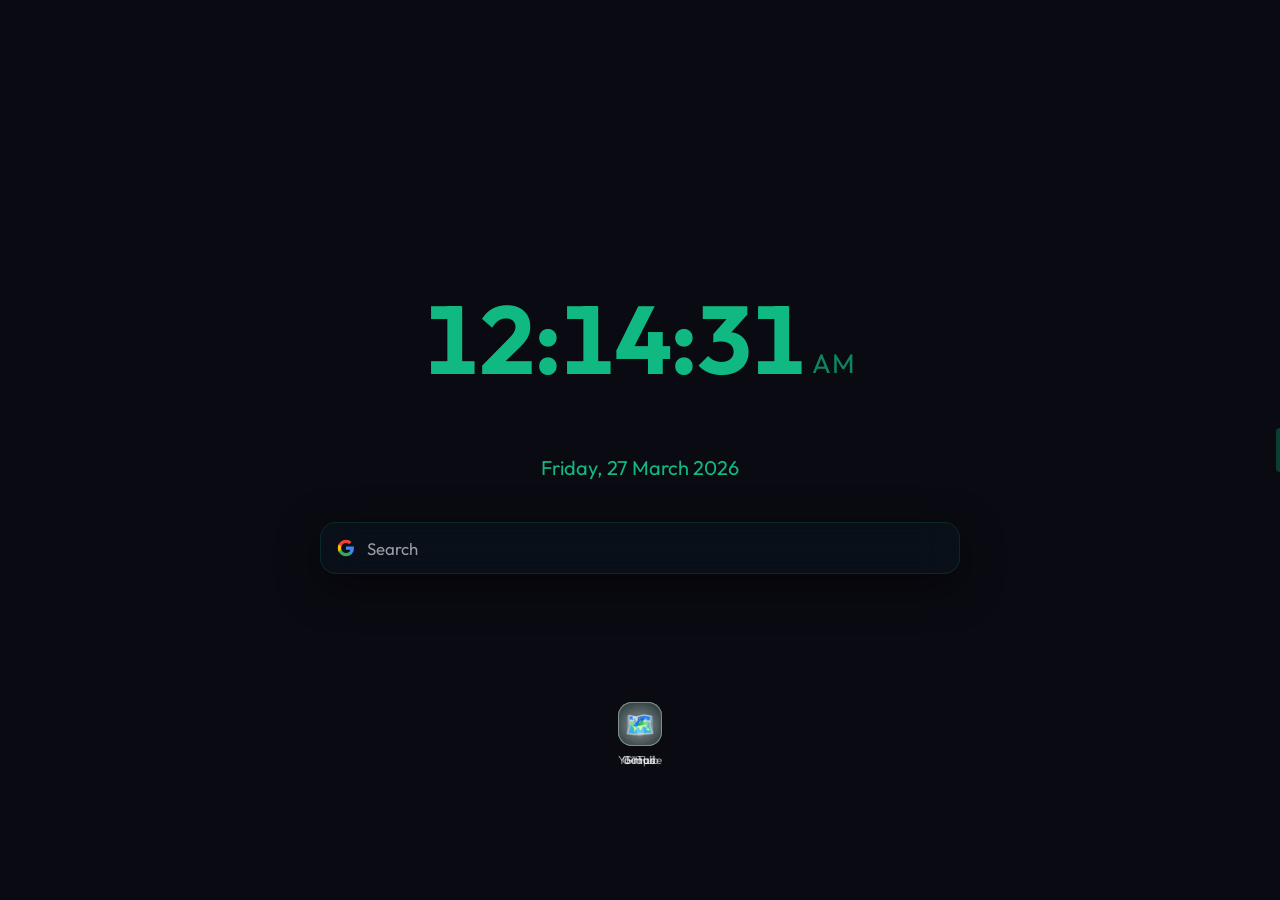
==== index.html @ b593360d "ini" ====
<!DOCTYPE html>
<html lang="en">
<head>
  <meta charset="UTF-8" />
  <meta name="viewport" content="width=device-width, initial-scale=1.0" />
  <title>LiveTab — Localhost Preview</title>
  <link rel="preconnect" href="https://fonts.googleapis.com" />
  <link rel="preconnect" href="https://fonts.gstatic.com" crossorigin />
  <link href="https://fonts.googleapis.com/css2?family=Inter:wght@300;400;500;600;700&family=Outfit:wght@300;400;700&display=swap" rel="stylesheet" />
  <link rel="stylesheet" href="newtab/newtab.css?v=10_final" />
  <link rel="stylesheet" href="newtab/sidepanel.css?v=10_final" />
</head>
<body>

  <!-- ── WALLPAPER LAYER ────────────────────────── -->
  <div id="wallpaper-container">
    <video id="video-wallpaper" muted loop playsinline autoplay></video>
    <canvas id="webgl-canvas"></canvas>
    <div id="css-wallpaper"></div>
    <img id="static-wallpaper" alt="" />
    <div id="wallpaper-overlay"></div>
  </div>

  <!-- ── WIDGET LAYER ───────────────────────────── -->
  <div id="widget-layer">

    <!-- Clock -->
    <div id="clock-widget" class="widget draggable-widget" style="display:none">
      <div id="clock-time">00:00:00</div>
    </div>
    <div id="date-widget" class="widget draggable-widget" style="display:none">
      <div id="clock-date">Friday, 27 March 2026</div>
    </div>

    <!-- Search -->
    <div id="search-widget" class="widget glass draggable-widget" style="display:none">
      <div id="search-bar-wrap">
        <span id="search-engine-icon">🔍</span>
        <input id="search-input" type="text" placeholder="Search the web…" autocomplete="off" spellcheck="false" />
        <div id="search-actions-group">
          <button id="search-clear-btn" aria-label="Clear Search">
            <svg width="20" height="20" viewBox="0 0 24 24" fill="none" stroke="currentColor" stroke-width="2.5" stroke-linecap="round" stroke-linejoin="round">
              <line x1="18" y1="6" x2="6" y2="18"></line>
              <line x1="6" y1="6" x2="18" y2="18"></line>
            </svg>
          </button>
          <div id="search-divider"></div>
          <button id="search-btn" aria-label="Search">
            <svg width="20" height="20" viewBox="0 0 24 24" fill="none" stroke="currentColor" stroke-width="2.5" stroke-linecap="round" stroke-linejoin="round">
              <path d="M11 19a8 8 0 1 0 0-16 8 8 0 0 0 0 16zM21 21l-4.35-4.35"/>
            </svg>
          </button>
        </div>
      </div>
      <div class="resize-handle" data-widget="search-widget"></div>
    </div>

    <!-- Quick links -->
    <div id="quicklinks-widget" class="draggable-widget" style="display:none">
      <div id="quicklinks-grid"></div>
      <div class="resize-handle" data-widget="quicklinks-widget"></div>
    </div>

  </div>

  <!-- ── RIGHT-EDGE SETTINGS PANEL ────────────────────────── -->
  <div id="panel-trigger"></div>
  <div id="panel-lock-message" style="display:none; position:fixed; right:20px; top:50%; transform:translateY(-50%); background:var(--glass-bg); backdrop-filter:blur(10px); border:1px solid var(--glass-border); padding:6px 12px; border-radius:8px; z-index:1000; color:var(--text); opacity:0; transition:opacity 0.3s ease; pointer-events:none; font-size:0.85rem; text-align:center;">
    Press <strong id="panel-lock-key" style="color:var(--accent);">Alt+S</strong> to open
  </div>

  <aside id="settings-panel" role="complementary" aria-label="LiveTab Settings">
    
    <!-- Custom Branded Logo -->
    <div class="sp-header-branding">
      <svg class="sp-brand-logo" viewBox="0 0 24 24">
        <path d="M4 4v16h16" stroke="currentColor" stroke-width="3" fill="none" stroke-linecap="round"/>
        <circle cx="16" cy="8" r="3" fill="var(--sp-accent)"/>
      </svg>
    </div>

    <!-- ── WALLPAPER ────────────────────────────── -->
    <div class="sp-section">
      <div class="sp-section-title">Wallpaper</div>
      
      <div class="sp-row">
        <label class="sp-action-btn" title="Upload custom image or video">
          <svg class="sp-icon" viewBox="0 0 24 24"><path d="M21 15v4a2 2 0 0 1-2 2H5a2 2 0 0 1-2-2v-4M17 8l-5-5-5 5M12 3v12" fill="none" stroke="currentColor" stroke-width="2"/></svg>
          <span>Upload Wallpaper</span>
          <input type="file" id="sp-wp-upload" accept="image/*,video/*" hidden />
        </label>
      </div>

      <button id="sp-defaults-toggle" class="sp-action-btn" style="margin-top:8px;">
        <svg class="sp-icon" viewBox="0 0 24 24"><rect x="3" y="3" width="18" height="18" rx="2" stroke="currentColor" stroke-width="2" fill="none"/><circle cx="8.5" cy="8.5" r="1.5" fill="currentColor"/><path d="M21 15l-5-5L5 21" stroke="currentColor" stroke-width="2"/></svg>
        <span>Default Wallpapers</span>
        <span class="sp-chevron">▼</span>
      </button>

      <div id="sp-defaults-list" style="display:none; margin-top:8px;">
        <div class="sp-wallpaper-grid">
          <button class="sp-wp-card" data-type="webgl" data-preset="fluid">Fluid</button>
          <button class="sp-wp-card" data-type="webgl" data-preset="galaxy">Galaxy</button>
          <button class="sp-wp-card" data-type="webgl" data-preset="noise">Noise</button>
          <button class="sp-wp-card" data-type="css" data-preset="aurora">Aurora</button>
          <button class="sp-wp-card" data-type="css" data-preset="sunset">Sunset</button>
          <button class="sp-wp-card" data-type="css" data-preset="ocean">Ocean</button>
          <button class="sp-wp-card" data-type="css" data-preset="forest">Forest</button>
          <button class="sp-wp-card" data-type="css" data-preset="fire">Fire</button>
        </div>
      </div>
    </div>

    <!-- ── ADJUSTMENTS ──────────────────────────── -->
    <div class="sp-section">
      <div class="sp-section-title">Adjustments</div>
      <div class="sp-adjustments">

        <div class="sp-slider-row">
          <div class="sp-slider-header">
            <span class="sp-slider-label">Blur Intensity</span>
            <span class="sp-slider-val" id="sp-blur-val">0px</span>
          </div>
          <input type="range" id="sp-blur" min="0" max="20" value="0" class="sp-slider" />
        </div>

        <div class="sp-slider-row">
          <div class="sp-slider-header">
            <span class="sp-slider-label">Brightness</span>
            <span class="sp-slider-val" id="sp-brightness-val">100%</span>
          </div>
          <input type="range" id="sp-brightness" min="0" max="100" value="100" class="sp-slider" />
        </div>



      </div>
    </div>

    <!-- ── CUSTOMIZATION ───────────────────────── -->
    <div class="sp-section">
      <div class="sp-section-title">Theme Customization</div>
      <div class="sp-row">
        <span class="sp-label">Accent Color</span>
        <div id="sp-color-toggle" class="sp-color-picker-wrap"></div>
      </div>

      <div id="sp-color-card" class="sp-color-card" style="display:none;">
        <div id="sp-card-title" class="sp-card-header">Adjust Color</div>
        <div id="sp-custom-picker-ui" class="sp-custom-picker-ui">
          <div id="sp-picker-sat-field" class="sp-picker-sat-field">
            <div class="sp-picker-white"></div>
            <div class="sp-picker-black"></div>
            <div id="sp-picker-cursor" class="sp-picker-cursor"></div>
          </div>
          <div class="sp-picker-hue-wrap">
            <input type="range" id="sp-picker-hue-slider" class="sp-picker-hue-slider" min="0" max="360" value="160">
          </div>
        </div>
        <div class="sp-picker-footer">
          <div class="sp-picker-preview-wrap">
            <div id="sp-picker-color-preview" class="sp-picker-color-preview"></div>
            <input type="text" id="sp-picker-hex-input" class="sp-picker-hex-input" value="#10B981" spellcheck="false">
          </div>
        </div>
        <button id="sp-color-close" class="sp-color-close-btn">Done</button>
      </div>

      <div class="sp-toggle-row">
        <span class="sp-toggle-label">Accent Gradient</span>
        <label class="sp-switch"><input type="checkbox" id="sp-accent-gradient" /><span class="sp-track"></span></label>
      </div>
      <div id="sp-gradient-controls" style="display:none; margin-top:10px;">
        <div class="sp-row">
          <span class="sp-label">Secondary Accent</span>
          <div id="sp-main-color2-preview" class="sp-color-picker-wrap"></div>
        </div>
        <div class="sp-slider-row">
          <div class="sp-slider-header">
            <span class="sp-slider-label">Gradient Intensity</span>
            <span class="sp-slider-val" id="sp-gr-i-val">20%</span>
          </div>
          <input type="range" id="sp-gradient-intensity" min="0" max="60" value="20" class="sp-slider" />
        </div>
        <div class="sp-slider-row">
          <div class="sp-slider-header">
            <span class="sp-slider-label">Gradient Angle</span>
            <span class="sp-slider-val" id="sp-gr-a-val">135°</span>
          </div>
          <input type="range" id="sp-gradient-angle" min="0" max="360" value="135" class="sp-slider" />
        </div>
      </div>
    </div>

    <!-- ── WIDGETS ─────────────────────────────── -->
    <div class="sp-section">
      <div class="sp-section-title">Widgets</div>
      <div class="sp-widgets">

        <div class="sp-toggle-row">
          <span class="sp-toggle-label"><svg class="sp-icon" viewBox="0 0 24 24"><circle cx="12" cy="12" r="10" stroke="currentColor" stroke-width="2" fill="none"/><path d="M12 6v6l4 2" stroke="currentColor" stroke-width="2" fill="none" stroke-linecap="round"/></svg>Clock</span>
          <label class="sp-switch"><input type="checkbox" id="sp-clock" checked /><span class="sp-track"></span></label>
        </div>
        <div class="sp-clock-fmt" id="sp-clock-fmt">
          <button class="sp-fmt-btn active" data-val="12h">12h</button>
          <button class="sp-fmt-btn" data-val="24h">24h</button>
        </div>
        <div class="sp-clock-extras">
          <div class="sp-toggle-row sp-sub-row">
            <span class="sp-toggle-label"><svg class="sp-icon" viewBox="0 0 24 24"><circle cx="12" cy="12" r="9" stroke="currentColor" stroke-width="2" fill="none"/><path d="M12 7v5" stroke="currentColor" stroke-width="2" fill="none"/></svg>Show Seconds</span>
            <label class="sp-switch"><input type="checkbox" id="sp-show-seconds" checked /><span class="sp-track"></span></label>
          </div>
          <div class="sp-toggle-row sp-sub-row">
            <span class="sp-toggle-label"><svg class="sp-icon" viewBox="0 0 24 24"><rect x="3" y="4" width="18" height="18" rx="2" stroke="currentColor" stroke-width="2" fill="none"/><path d="M3 10h18M8 2v4M16 2v4" stroke="currentColor" stroke-width="2"/></svg>Show Date</span>
            <label class="sp-switch"><input type="checkbox" id="sp-show-date" checked /><span class="sp-track"></span></label>
          </div>
        </div>

        <div class="sp-toggle-row">
          <span class="sp-toggle-label"><svg class="sp-icon" viewBox="0 0 24 24"><path d="M10 13a5 5 0 0 0 7.54.54l3-3a5 5 0 0 0-7.07-7.07l-1.72 1.71" fill="none" stroke="currentColor" stroke-width="2"/><path d="M14 11a5 5 0 0 0-7.54-.54l-3 3a5 5 0 0 0 7.07 7.07l1.71-1.71" fill="none" stroke="currentColor" stroke-width="2"/></svg>Quick Links</span>
          <label class="sp-switch"><input type="checkbox" id="sp-links" checked /><span class="sp-track"></span></label>
        </div>

        <div class="sp-toggle-row">
          <span class="sp-toggle-label"><svg class="sp-icon" viewBox="0 0 24 24"><circle cx="11" cy="11" r="8" stroke="currentColor" stroke-width="2" fill="none"/><line x1="21" y1="21" x2="16.65" y2="16.65" stroke="currentColor" stroke-width="2"/></svg>Search Bar</span>
          <label class="sp-switch"><input type="checkbox" id="sp-search" checked /><span class="sp-track"></span></label>
        </div>

      </div>
    </div>

    <!-- ── LAYOUT ───────────────────────────────── -->
    <div class="sp-section">
      <div class="sp-section-title">Layout & Panel</div>
      <div class="sp-widgets">
        <div class="sp-toggle-row">
          <span class="sp-toggle-label"><svg class="sp-icon" viewBox="0 0 24 24" fill="none" stroke="currentColor" stroke-width="2"><rect x="3" y="3" width="18" height="18" rx="2"/><path d="M3 9h18M9 21V9"/></svg>Edit Widget Positions</span>
          <label class="sp-switch"><input type="checkbox" id="sp-edit-layout" /><span class="sp-track"></span></label>
        </div>
        <div class="sp-toggle-row">
          <span class="sp-toggle-label"><svg class="sp-icon" viewBox="0 0 24 24" fill="none" stroke="currentColor" stroke-width="2"><rect x="3" y="11" width="18" height="11" rx="2"/><path d="M7 11V7a5 5 0 0 1 10 0v4"/></svg>Lock Settings Panel</span>
          <label class="sp-switch"><input type="checkbox" id="sp-lock-panel" /><span class="sp-track"></span></label>
        </div>
        <div class="sp-row" id="sp-shortcut-row" style="display:none; align-items:center; margin-top: 8px;">
          <span class="sp-label" style="font-size: 0.8rem; color: var(--text-muted);">Shortcut Key:</span>
          <input type="text" id="sp-panel-shortcut" value="Alt+S" readonly style="width: 80px; text-align: center; margin-left: auto; background:rgba(255,255,255,0.05); border:1px solid rgba(255,255,255,0.1); color:#fff; padding:4px 8px; border-radius:6px; cursor:pointer;" title="Click to record new shortcut" />
        </div>
      </div>
      <button class="sp-action-btn sp-reset-layout-btn" id="sp-reset-layout-btn" style="margin-top:12px">
        <svg class="sp-icon" viewBox="0 0 24 24"><path d="M23 4v6h-6M1 20v-6h6M3.51 9a9 9 0 0 1 14.85-3.36L23 10M1 14l4.64 4.36A9 9 0 0 0 20.49 15" stroke="currentColor" stroke-width="2" fill="none"/></svg>
        <span>Reset Layout to Default</span>
      </button>
    </div>

    <!-- ── QUICK LINKS EDITOR ──────────────────── -->
    <div class="sp-section">
      <div class="sp-section-title">Quick Links</div>
      <div id="sp-links-list"></div>
      <button class="sp-add-link" id="sp-add-link-btn">
        <svg class="sp-icon" style="width:14px;height:14px" viewBox="0 0 24 24"><path d="M12 5v14M5 12h14" stroke="currentColor" stroke-width="3" fill="none"/></svg>
        Add Link
      </button>
    </div>

  </aside>

  <!-- ── Scripts ─────────────────────────────── -->
  <script src="widgets/clock.js"></script>
  <script src="widgets/quicklinks.js"></script>
  <script src="widgets/search.js"></script>
  <script src="newtab/video-wallpaper.js"></script>
  <script src="newtab/css-wallpaper.js"></script>
  <script src="newtab/webgl-wallpaper.js"></script>
  <script src="newtab/wallpaper-engine.js"></script>
  <script src="newtab/newtab.js"></script>
  <script src="newtab/sidepanel.js"></script>
</body>
</html>
---- newtab/newtab.css ----
/* ═══════════════════════════════════════════════════════
   LiveTab — newtab.css
   Performance-first: wallpaper composited on GPU layer,
   widgets isolated with contain:strict
═══════════════════════════════════════════════════════ */

/* ── Reset & tokens ─────────────────────────────────── */
*, *::before, *::after { box-sizing: border-box; margin: 0; padding: 0; }

:root {
  --accent:      #10b981; /* Emerald 500 */
  --accent2:     #34d399; /* Emerald 400 */
  --glass-bg:    rgba(16,185,129,0.04);
  --glass-border:rgba(16,185,129,0.15);
  --text:        #f8fafc;
  --text-muted:  rgba(248,250,252,0.6);
  --shadow:      0 12px 40px rgba(0,0,0,0.5);
  --radius:      16px;
  --transition:  0.3s cubic-bezier(0.4,0,0.2,1);
}

html, body {
  width: 100%; height: 100%;
  overflow: hidden;
  background: #0a0a12;
  color: var(--text);
  font-family: 'Outfit', 'Inter', system-ui, sans-serif;
  user-select: none;
}

/* ── Wallpaper layer ─────────────────────────────────── */
#wallpaper-container {
  position: fixed; inset: 0;
  z-index: 0;
}

#video-wallpaper,
#webgl-canvas,
#css-wallpaper,
#static-wallpaper {
  position: absolute; inset: 0;
  width: 100%; height: 100%;
  object-fit: cover;
  image-rendering: high-quality;
  display: none;
}

#css-wallpaper {
  background-size: 400% 400%;
}

#wallpaper-overlay {
  position: absolute; inset: 0;
  background: transparent;
  transition: background var(--transition);
}

/* ── Widget layer ────────────────────────────────────── */
#widget-layer {
  position: fixed; inset: 0;
  z-index: 10;
  /* Removed contain: layout style — it was clipping resize-handle dots on child widgets */
  pointer-events: none; /* let events pass through to wallpaper */
}

/* All widgets are absolutely positioned; enable pointer events on them */
.widget, .draggable-widget {
  pointer-events: all;
}

/* ── Glass card ──────────────────────────────────────── */
.glass {
  background: var(--glass-bg);
  border: 1px solid var(--glass-border);
  backdrop-filter: blur(18px) saturate(160%);
  -webkit-backdrop-filter: blur(18px) saturate(160%);
  border-radius: var(--radius);
  box-shadow: var(--shadow);
  /* overflow removed: was clipping resize handles */
}

.widget {
  overflow: visible;
  animation: fadeUp 0.5s cubic-bezier(0.4, 0, 0.2, 1) both;
}

/* ── Draggable widgets ───────────────────────────────── */
.draggable-widget {
  position: absolute;
  cursor: default;
  user-select: none;
  transition: box-shadow 0.2s;
}

/* Edit mode: clean thin border around each widget */
body.edit-layout .draggable-widget {
  cursor: grab;
  outline: 1px solid rgba(255, 255, 255, 0.25);
  outline-offset: 4px;
  border-radius: var(--radius);
}
body.edit-layout .draggable-widget:active {
  cursor: grabbing;
}

/* No floating badge in edit mode */
body.edit-layout .draggable-widget::before { display: none; }


#clock-widget, #date-widget {
  text-align: center;
}

#clock-widget {
  width: fit-content;
  padding: 12px 28px;
  display: flex;
  justify-content: center;
  align-items: center;
  overflow: visible;
  position: absolute;
}

body.edit-layout #clock-widget,
body.edit-layout #date-widget {
  background: rgba(255,255,255,0.04) !important;
  border: 1px solid rgba(255,255,255,0.12) !important;
  border-radius: 16px !important;
  backdrop-filter: none !important;
  -webkit-backdrop-filter: none !important;
  box-shadow: none !important;
  overflow: visible !important;
}

#clock-time {
  font-size: var(--clock-font-size, clamp(3rem, 8vw, 6rem));
  font-weight: 700;
  letter-spacing: -2px;
  line-height: 1;
  text-shadow: none;
  font-variant-numeric: tabular-nums;
  background: var(--accent-gradient);
  -webkit-background-clip: text;
  background-clip: text;
  -webkit-text-fill-color: transparent;
  text-align: center;
  white-space: nowrap;
  display: inline-flex;
  align-items: flex-end;
}

.clock-ampm {
  font-size: 0.28em;
  font-weight: 400;
  margin-left: 6px;
  vertical-align: baseline;
  -webkit-text-fill-color: var(--accent);
  opacity: 0.7;
  letter-spacing: 1px;
  align-self: flex-end;
  margin-bottom: 0.38em;
}

#clock-date {
  font-family: 'Outfit', sans-serif;
  font-size: var(--date-font-size, 1.25rem);
  display: flex;
  align-items: center;
  justify-content: center;
  gap: 0.4em;
  white-space: nowrap;
  flex: 1;
  width: 100%;
  color: var(--accent);
  transition: gap 0.3s ease;
}

#clock-date .date-day {
  font-weight: 500;
}

#clock-date .date-num {
  font-weight: 700;
}

#clock-date .date-month {
  text-transform: uppercase;
  letter-spacing: 1px;
  opacity: 0.8;
}
#date-widget {
  width: fit-content;
  min-width: 140px;
  display: flex;
  flex-direction: column;
  justify-content: center;
  align-items: center;
  padding: 14px 28px;
  border-radius: 20px;
  box-sizing: border-box;
  position: absolute;
  transition: background 0.3s ease;
  overflow: visible;
}

/* edit-layout #date-widget styles are handled by the combined rule above (lines 120-128) */


/* ── Search ──────────────────────────────────────────── */
/* ── Search ── */
#search-widget {
  width: var(--search-width, min(640px, 92vw));
  height: var(--search-height, 52px);
  padding: 0 6px;
  min-width: 280px;
  min-height: 52px;
  box-sizing: border-box;
  display: flex;
  flex-direction: column;
  justify-content: center;
}

#search-bar-wrap {
  display: flex;
  align-items: center;
  gap: 12px;
  width: 100%;
  height: 100%;
}

#search-engine-icon {
  font-size: 1.15rem;
  padding-left: 10px;
  display: flex;
  align-items: center;
  flex-shrink: 0;
}

#search-input {
  flex: 1;
  background: transparent;
  border: none;
  outline: none;
  color: var(--text);
  font-family: inherit;
  font-size: 1.05rem;
  padding: 0;
  height: 100%;
  caret-color: var(--accent);
  min-width: 0;
}
#search-input::placeholder { color: var(--text-muted); }

#search-hint { display: none; }

/* --- Search Actions (hidden until typing) --- */
#search-actions-group {
  display: none !important; /* Ultra strict hide */
  align-items: center;
  gap: 0;
  flex-shrink: 0;
  animation: fadeIn 0.15s ease;
}

/* Show only when class is added via JS */
#search-actions-group.visible {
  display: flex !important;
}

/* Just in case, also hide children by default */
#search-actions-group:not(.visible) * {
  display: none !important;
}

#search-clear-btn {
  background: transparent;
  border: none;
  color: var(--text-muted);
  cursor: pointer;
  width: 36px;
  height: 36px;
  display: flex;
  align-items: center;
  justify-content: center;
  border-radius: 8px;
  transition: color 0.2s;
}
#search-clear-btn:hover { color: var(--text); }

#search-divider {
  width: 1px;
  height: 20px;
  background: rgba(255,255,255,0.18);
  margin: 0 4px;
  flex-shrink: 0;
}

#search-btn {
  background: transparent;
  border: none;
  color: var(--accent);
  cursor: pointer;
  width: 40px;
  height: 40px;
  display: flex;
  align-items: center;
  justify-content: center;
  border-radius: 8px;
  flex-shrink: 0;
  transition: color 0.3s ease;
  margin-right: 4px;
}
#search-btn:hover { opacity: 0.8; }
#search-btn svg { width: 22px; height: 22px; }


/* ── Quick Links (individual draggable widgets) ──────── */
.single-link-widget {
  z-index: 50;
}

.quicklink-item {
  display: flex;
  flex-direction: column;
  align-items: center;
  gap: 6px;
  width: 72px;
  cursor: pointer;
  text-decoration: none;
  color: var(--text);
  transition: transform var(--transition);
}
.quicklink-item:hover { transform: translateY(-2px) scale(1.02); }

.quicklink-icon-wrap {
  width: 44px; height: 44px;
  border-radius: 14px;
  background: var(--glass-bg);
  border: 1px solid rgba(255, 255, 255, 0.2);
  backdrop-filter: blur(12px);
  display: flex; align-items: center; justify-content: center;
  overflow: hidden;
}

/* ── Edit mode: disable all widget interactive actions ── */
body.edit-layout .quicklink-item {
  pointer-events: none;
}
body.edit-layout #search-input,
body.edit-layout #search-btn,
body.edit-layout #search-clear-btn,
body.edit-layout #search-actions-group {
  pointer-events: none;
}
body.edit-layout .quicklink-item:hover {
  transform: none;
}
body.edit-layout .single-link-widget {
  outline: none !important;
}
body.edit-layout .single-link-widget .quicklink-icon-wrap {
  outline: 1px solid rgba(255, 255, 255, 0.25);
  outline-offset: 4px;
}
body.edit-layout #clock-time,
body.edit-layout #clock-date {
  pointer-events: none;
}

.quicklink-favicon { width: 28px; height: 28px; border-radius: 6px; }
.quicklink-label   { font-size: 0.72rem; color: var(--text-muted); text-align: center; }

/* ── Keyframe animations ─────────────────────────────── */
@keyframes fadeUp {
  from { opacity: 0; translate: 0 22px; }
  to   { opacity: 1; translate: 0 0; }
}
@keyframes fadeDown {
  from { opacity: 0; translate: 0 -12px; }
  to   { opacity: 1; translate: 0 0; }
}

/* CSS wallpaper presets */
@keyframes aurora {
  0%   { background-position: 0% 50%; }
  50%  { background-position: 100% 50%; }
  100% { background-position: 0% 50%; }
}
@keyframes sunset {
  0%   { background-position: 0% 0%; }
  50%  { background-position: 100% 100%; }
  100% { background-position: 0% 0%; }
}
@keyframes ocean {
  0%   { background-position: 0% 50%; }
  50%  { background-position: 100% 80%; }
  100% { background-position: 0% 50%; }
}

/* ── RESIZE HANDLES ────────────────────────── */
.resize-handle {
  position: absolute;
  right: 0;
  bottom: 0;
  width: 12px;
  height: 12px;
  background: var(--accent);
  border-radius: 50% 0 var(--radius) 0;
  cursor: nwse-resize;
  display: none;
  z-index: 200;
  pointer-events: all;
  transition: transform 0.15s ease;
}



body.edit-layout .resize-handle {
  display: block !important;
}

/* Clock/date specific: position handle outside the corner so it's not hidden behind text */
body.edit-layout #clock-widget .resize-handle,
body.edit-layout #date-widget .resize-handle {
  right: -6px;
  bottom: -6px;
  z-index: 300;
  box-shadow: 0 0 4px rgba(0,0,0,0.5);
}

body.edit-layout .draggable-widget {
  outline: 1px solid rgba(255, 255, 255, 0.2);
  outline-offset: 4px;
}

/* ── Scrollbar ─────────────────────────────── */
::-webkit-scrollbar { width: 0; }
---- newtab/sidepanel.css ----
/**
 * LiveTab — sidepanel.css  (v3.1)
 * Clean, minimal customization panel.
 */

:root {
  --sp-width:    310px;
  --sp-bg:       rgba(8, 7, 18, 0.96);
  --sp-border:   rgba(255,255,255,0.1);
  --sp-accent:   #10b981;
  --sp-accent2:  #34d399;
  --sp-text:     #e8e3ff;
  --sp-muted:    rgba(232,227,255,0.7);
  --sp-surface:  rgba(255,255,255,0.04);
  --sp-surface2: rgba(255,255,255,0.07);
  --sp-radius:   11px;
  --sp-tr:       0.22s cubic-bezier(0.4,0,0.2,1);
  --sp-pad:      14px;
}

/* ── Trigger strip ──────────────────────────────────── */
#panel-trigger {
  position: fixed;
  top: 0; right: 0;
  width: 20px;
  height: 100vh;
  z-index: 1100;
  cursor: e-resize;
}
#panel-trigger::after {
  content: '';
  position: absolute;
  top: 50%; right: 0;
  transform: translateY(-50%);
  width: 4px;
  height: 44px;
  border-radius: 4px 0 0 4px;
  background: var(--sp-accent);
  opacity: 0.3;
  transition: opacity var(--sp-tr), height var(--sp-tr), box-shadow var(--sp-tr);
}
#panel-trigger:hover::after,
body.panel-open #panel-trigger::after {
  opacity: 1;
  height: 72px;
  box-shadow: -2px 0 12px var(--sp-accent);
}

/* ── Panel shell ─────────────────────────────────────── */
#settings-panel {
  position: fixed;
  top: 0; right: 0;
  width: var(--sp-width);
  height: 100vh;
  z-index: 1099;
  background: var(--sp-bg);
  backdrop-filter: blur(32px) saturate(180%);
  -webkit-backdrop-filter: blur(32px) saturate(180%);
  border-left: 1px solid var(--sp-border);
  box-shadow: -12px 0 60px rgba(0,0,0,0.75);
  display: flex;
  flex-direction: column;
  overflow-y: auto;
  overflow-x: hidden;
  transform: translateX(100%);
  opacity: 0;
  pointer-events: none;
  transition: transform var(--sp-tr), opacity var(--sp-tr);
  font-family: 'Inter', system-ui, sans-serif;
  color: var(--sp-text);
  font-size: 13px;
  padding-bottom: 40px;
}
#settings-panel.open {
  transform: translateX(0);
  opacity: 1;
  pointer-events: all;
}
#settings-panel::-webkit-scrollbar { width: 3px; }
#settings-panel::-webkit-scrollbar-thumb { background: var(--sp-accent); border-radius: 2px; }

/* ── Branding ────────────────────────────────────────── */
.sp-header-branding {
  display: flex;
  justify-content: center;
  align-items: center;
  padding: 18px var(--sp-pad) 10px;
  border-bottom: 1px solid var(--sp-border);
  flex-shrink: 0;
}
.sp-brand-logo {
  width: 28px; height: 28px;
  color: var(--sp-text);
  animation: logoPulse 4s infinite ease-in-out;
}
.sp-brand-name {
  font-family: 'Outfit', sans-serif;
  font-size: 1.3rem;
  font-weight: 700;
  letter-spacing: -0.5px;
  color: var(--sp-text);
}
@keyframes logoPulse {
  0%, 100% { transform: scale(1); filter: drop-shadow(0 0 0px var(--sp-accent)); }
  50% { transform: scale(1.05); filter: drop-shadow(0 0 8px var(--sp-accent)); }
}

/* ── Section ─────────────────────────────────────────── */
.sp-section {
  padding: 13px var(--sp-pad) 13px;
  border-bottom: 1px solid var(--sp-border);
  display: flex;
  flex-direction: column;
  flex-shrink: 0;
  gap: 10px;
}
.sp-section-title {
  font-size: 0.59rem;
  font-weight: 700;
  letter-spacing: 1.3px;
  color: var(--sp-accent);
  text-transform: uppercase;
  display: flex; align-items: center; gap: 8px;
}
.sp-section-title::after {
  content: ''; flex: 1; height: 1px; background: var(--sp-border);
}

/* ── Rows ────────────────────────────────────────────── */
.sp-row, .sp-toggle-row {
  display: flex;
  align-items: center;
  justify-content: space-between;
  padding: 4px 0;
}
.sp-label, .sp-toggle-label {
  color: var(--sp-muted);
  font-size: 0.88rem;
  font-weight: 600;
  display: flex; align-items: center; gap: 8px;
}
.sp-icon {
  width: 17px; height: 17px;
  flex-shrink: 0;
  color: var(--sp-accent);
  opacity: 0.9;
  transition: opacity 0.2s;
}
.sp-toggle-row:hover .sp-icon { opacity: 1; }

/* ── Action buttons ──────────────────────────────────── */
.sp-action-btn {
  display: flex; align-items: center; gap: 10px;
  background: var(--sp-surface);
  border: 1px solid var(--sp-border);
  border-radius: 9px;
  padding: 8px 12px;
  cursor: pointer;
  color: var(--sp-text);
  font-family: inherit;
  font-size: 0.8rem;
  font-weight: 500;
  transition: all var(--sp-tr);
  width: 100%;
}
.sp-action-btn:hover { background: var(--sp-surface2); border-color: var(--sp-accent); }
.sp-action-icon { font-size: 1.05rem; color: var(--sp-accent); width: 20px; text-align: center; }
.sp-chevron { margin-left: auto; font-size: 0.65rem; color: var(--sp-muted); transition: transform var(--sp-tr); }
.sp-action-btn.open .sp-chevron { transform: rotate(180deg); }

/* ── Wallpaper Grid (Minimal) ───────────────────────── */
.sp-wallpaper-grid {
  display: grid;
  grid-template-columns: 1fr 1fr;
  gap: 6px;
}
.sp-wp-card {
  display: flex; align-items: center; justify-content: center;
  background: var(--sp-surface);
  border: 1px solid var(--sp-border);
  border-radius: 8px;
  padding: 10px;
  cursor: pointer;
  color: var(--sp-muted);
  font-family: inherit;
  font-size: 0.72rem;
  transition: all var(--sp-tr);
}
.sp-wp-card:hover { background: var(--sp-surface2); color: var(--sp-text); }
.sp-wp-card.active {
  background: rgba(16,185,129,0.1);
  border-color: var(--sp-accent);
  color: var(--sp-accent);
  font-weight: 600;
}

/* ── Sliders ─────────────────────────────────────────── */
.sp-slider-row { padding: 8px 0; }
.sp-slider-header { display: flex; justify-content: space-between; align-items: center; margin-bottom: 6px; }
.sp-slider-label { font-size: 0.75rem; color: var(--sp-muted); display: flex; align-items: center; gap: 6px; }
.sp-slider-val { font-size: 0.75rem; color: var(--sp-accent); font-weight: 600; font-family: monospace; }
.sp-slider {
  -webkit-appearance: none; appearance: none; width: 100%; height: 4px; border-radius: 2px;
  background: var(--sp-border); outline: none;
}
.sp-slider::-webkit-slider-thumb { -webkit-appearance: none; width: 14px; height: 14px; border-radius: 50%; background: var(--sp-accent); cursor: pointer; border: 3px solid var(--sp-bg); }

/* ── Toggles ─────────────────────────────────────────── */
.sp-switch { position: relative; width: 36px; height: 19px; }
.sp-switch input { opacity: 0; width: 0; height: 0; }
.sp-track { position: absolute; inset: 0; background: var(--sp-border); border-radius: 20px; transition: .3s; cursor: pointer; }
.sp-track::after { content: ""; position: absolute; left: 3px; bottom: 3px; width: 13px; height: 13px; background: var(--sp-muted); border-radius: 50%; transition: .3s; }
.sp-switch input:checked + .sp-track { background: var(--sp-accent); }
.sp-switch input:checked + .sp-track::after { transform: translateX(17px); background: #fff; }

/* ── Color Picker ────────────────────────────────────── */
.sp-color-picker-wrap { 
  width: 28px; height: 28px; border-radius: 50%; overflow: hidden; 
  border: 2px solid white; display: block;
  box-shadow: 0 0 10px var(--sp-accent); cursor: pointer; transition: transform 0.2s;
  background: var(--sp-accent);
}
.sp-color-picker-wrap:hover { transform: scale(1.1); }

.sp-color-card {
  background: var(--sp-surface);
  border: 1px solid var(--sp-border);
  border-radius: 12px;
  padding: 14px;
  margin-top: 8px;
  animation: fadeDown 0.3s var(--sp-tr) both;
  display: flex;
  flex-direction: column;
  position: relative;
  z-index: 100;
}
.sp-card-header {
  font-size: 0.65rem;
  font-weight: 800;
  text-transform: uppercase;
  color: var(--sp-accent);
  margin-bottom: 12px;
  letter-spacing: 1.2px;
  opacity: 0.9;
}
.sp-card-section {
  margin-bottom: 10px;
}
.sp-small-label {
  font-size: 0.72rem;
  color: var(--sp-muted);
  margin-bottom: 6px;
  display: block;
}
.sp-card-toggle {
  border-top: 1px solid var(--sp-border);
  padding-top: 10px;
  margin-top: 4px;
  margin-bottom: 6px;
}
.sp-card-slider {
  padding: 6px 0;
}
.sp-color-custom-row {
  display: none; /* Hidden: replaced by HSB picker */
}
.sp-custom-picker-ui {
  display: flex;
  flex-direction: column;
  gap: 12px;
  padding: 4px 0;
}
.sp-picker-sat-field {
  position: relative;
  width: 100%;
  aspect-ratio: 1.25;
  border-radius: 8px;
  background-color: #f00;
  cursor: crosshair;
  overflow: hidden;
}
.sp-picker-white {
  position: absolute;
  inset: 0;
  background: linear-gradient(to right, #fff, transparent);
}
.sp-picker-black {
  position: absolute;
  inset: 0;
  background: linear-gradient(to top, #000, transparent);
}
.sp-picker-cursor {
  position: absolute;
  width: 14px;
  height: 14px;
  border: 2px solid white;
  border-radius: 50%;
  transform: translate(-50%, -50%);
  pointer-events: none;
  box-shadow: 0 0 6px rgba(0,0,0,0.6);
  z-index: 5;
}
.sp-picker-hue-wrap {
  margin-top: 4px;
  margin-bottom: 8px;
}
.sp-picker-hue-slider {
  -webkit-appearance: none;
  appearance: none;
  width: 100%;
  height: 6px;
  border-radius: 3px;
  background: linear-gradient(to right, #f00 0%, #ff0 17%, #0f0 33%, #0ff 50%, #00f 67%, #f0f 83%, #f00 100%);
  outline: none;
}
.sp-picker-hue-slider::-webkit-slider-thumb {
  -webkit-appearance: none;
  width: 18px;
  height: 18px;
  border-radius: 50%;
  background: #fff;
  border: 2px solid #333;
  cursor: pointer;
  box-shadow: 0 2px 5px rgba(0,0,0,0.3);
}
.sp-picker-footer {
  margin-bottom: 12px;
}
.sp-picker-preview-wrap {
  display: flex;
  align-items: center;
  gap: 12px;
}
.sp-picker-color-preview {
  width: 36px;
  height: 36px;
  border-radius: 50%;
  border: 2px solid var(--sp-border);
  box-shadow: inset 0 0 4px rgba(0,0,0,0.2);
}
.sp-picker-hex-input {
  flex: 1;
  background: var(--sp-surface2);
  border: 1px solid var(--sp-border);
  border-radius: 8px;
  color: var(--sp-text);
  padding: 8px 12px;
  font-family: 'JetBrains Mono', 'Fira Code', monospace;
  font-size: 0.9rem;
  font-weight: 600;
  outline: none;
  text-transform: uppercase;
  letter-spacing: 0.5px;
}
.sp-card-color2-preview {
  width: 100%;
  height: 34px;
  border-radius: 8px;
  border: 2px solid #fff;
  cursor: pointer;
  box-shadow: 0 0 10px rgba(0,0,0,0.2);
  transition: transform 0.2s;
}
.sp-card-color2-preview:hover { transform: scale(1.02); }

#sp-gradient-controls {
  margin-top: 10px;
  margin-bottom: 20px;
}

.sp-color-close-btn {
  width: 100%;
  padding: 10px;
  background: var(--sp-accent);
  border: none;
  border-radius: 8px;
  color: #fff;
  font-size: 0.85rem;
  font-weight: 700;
  cursor: pointer;
  transition: opacity 0.2s, transform 0.1s;
  margin-top: 4px;
}
.sp-color-close-btn:hover { opacity: 0.9; }
.sp-color-close-btn:active { transform: scale(0.98); }

@keyframes fadeDown {
  from { opacity: 0; transform: translateY(-10px); }
  to { opacity: 1; transform: translateY(0); }
}

/* ── Quick Links Editor ──────────────────────────────── */
.sp-link-item { 
  background: transparent; 
  border: none; 
  padding: 8px 0; 
  margin-bottom: 20px; 
  display: flex; 
  flex-direction: column; 
  gap: 8px; 
}

.sp-link-row1 { 
  display: flex; 
  align-items: center; 
  gap: 10px; 
}

.sp-logo-btn { 
  width: 38px; height: 38px; 
  border-radius: 10px; 
  background: rgba(255,255,255,0.06); 
  border: 1px solid rgba(255,255,255,0.1); 
  display: flex; align-items: center; justify-content: center; 
  cursor: pointer; overflow: hidden; flex-shrink: 0; 
  transition: all 0.2s;
}
.sp-logo-btn:hover { background: rgba(255,255,255,0.12); border-color: rgba(255,255,255,0.2); }
.sp-logo-btn img { width: 24px; height: 24px; object-fit: contain; }
.sp-logo-btn span { font-size: 1.2rem; }
.sp-logo-file { display: none; }

.sp-link-name-input, .sp-link-url-input { 
  background: rgba(255,255,255,0.03); 
  border: 1px solid rgba(255,255,255,0.1); 
  border-radius: 8px; 
  color: #fff; 
  padding: 10px 12px; 
  font-family: inherit; 
  font-size: 13px; 
  outline: none; 
  transition: all 0.2s; 
}

.sp-link-name-input { 
  flex: 1; 
  font-weight: 700; 
  height: 38px;
}
.sp-link-name-input:focus, .sp-link-url-input:focus { 
  border-color: var(--sp-accent); 
  background: rgba(255,255,255,0.06); 
}

.sp-link-url-input { 
  width: 100%; 
  font-size: 11px; 
  color: var(--sp-muted); 
  font-family: monospace; 
}

.sp-link-remove { 
  width: 26px; height: 26px; 
  border-radius: 7px; 
  border: none; 
  background: rgba(255,80,80,0.08); 
  color: #ff7070; 
  cursor: pointer; 
  font-size: 0.75rem; 
  display: flex; align-items: center; justify-content: center; 
  transition: all 0.2s;
}
.sp-link-remove:hover { background: rgba(255,80,80,0.15); transform: scale(1.05); }

.sp-add-link { 
  width: 100%; 
  padding: 12px; 
  background: transparent; 
  border: 1px dashed var(--sp-border); 
  border-radius: 12px; 
  color: var(--sp-muted); 
  cursor: pointer; 
  font-size: 0.85rem; 
  font-weight: 500;
  transition: all 0.25s; 
  display: flex; align-items: center; justify-content: center; gap: 8px;
}
.sp-add-link:hover { 
  border-color: var(--sp-accent); 
  color: var(--sp-accent); 
  background: rgba(16,185,129,0.05); 
}

/* ── Clock Format ────────────────────────────────────── */
.sp-clock-fmt { display: flex; gap: 5px; padding: 0 9px 2px; }
.sp-clock-extras { padding: 2px 9px 4px; border-left: 2px solid rgba(16,185,129,0.2); margin-left: 9px; }
.sp-sub-row { opacity: 0.85; }
.sp-fmt-btn { flex: 1; padding: 5px; background: var(--sp-surface); border: 1px solid var(--sp-border); border-radius: 6px; color: var(--sp-muted); font-size: 0.72rem; cursor: pointer; transition: all 0.2s; }
.sp-fmt-btn.active { background: var(--sp-accent); border-color: var(--sp-accent); color: #fff; font-weight: 600; }

.sp-engine-row { display: grid; grid-template-columns: 1fr 1fr; gap: 6px; }
.sp-engine-btn { padding: 7px; background: var(--sp-surface); border: 1px solid var(--sp-border); border-radius: 7px; color: var(--sp-muted); font-size: 0.72rem; cursor: pointer; transition: all 0.2s; }
.sp-engine-btn.active { background: rgba(16,185,129,0.1); border-color: var(--sp-accent); color: var(--sp-accent); font-weight: 600; }
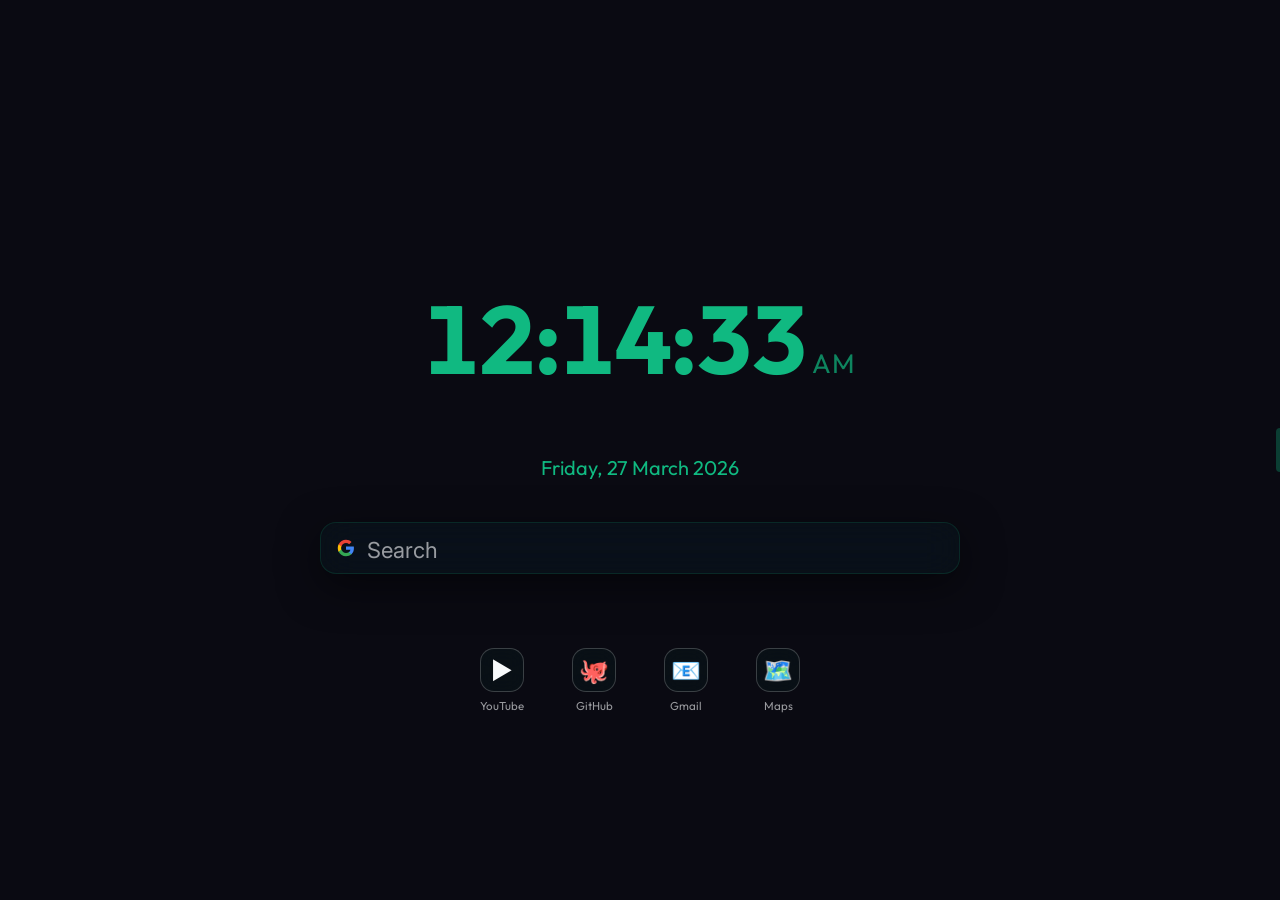
==== commit 9ae8edaf: "fix" ====
--- a/index.html
+++ b/index.html
@@ -141,7 +141,7 @@
     <div class="sp-section">
       <div class="sp-section-title">Theme Customization</div>
       <div class="sp-row">
-        <span class="sp-label">Accent Color</span>
+        <span class="sp-label">Primary Color</span>
         <div id="sp-color-toggle" class="sp-color-picker-wrap"></div>
       </div>
 
@@ -172,7 +172,7 @@
       </div>
       <div id="sp-gradient-controls" style="display:none; margin-top:10px;">
         <div class="sp-row">
-          <span class="sp-label">Secondary Accent</span>
+          <span class="sp-label">Secondary Color</span>
           <div id="sp-main-color2-preview" class="sp-color-picker-wrap"></div>
         </div>
         <div class="sp-slider-row">
@@ -224,6 +224,51 @@
         <div class="sp-toggle-row">
           <span class="sp-toggle-label"><svg class="sp-icon" viewBox="0 0 24 24"><circle cx="11" cy="11" r="8" stroke="currentColor" stroke-width="2" fill="none"/><line x1="21" y1="21" x2="16.65" y2="16.65" stroke="currentColor" stroke-width="2"/></svg>Search Bar</span>
           <label class="sp-switch"><input type="checkbox" id="sp-search" checked /><span class="sp-track"></span></label>
+        </div>
+        <div class="sp-engine-row" id="sp-engine-row" style="margin-top: 4px; margin-bottom: 8px;">
+          <button class="sp-engine-btn active" data-val="google">Google</button>
+          <button class="sp-engine-btn" data-val="bing">Bing</button>
+          <button class="sp-engine-btn" data-val="duckduckgo">DuckDuckGo</button>
+          <button class="sp-engine-btn" data-val="brave">Brave</button>
+          <div style="grid-column: span 2; display: flex; align-items: center; gap: 6px;">
+            <label class="sp-action-btn" title="Upload Custom Search Logo" style="flex:1; justify-content: center; font-size: 0.72rem; padding: 6px;">
+              <span>Upload Custom Logo</span>
+              <input type="file" id="sp-search-logo-upload" accept="image/*" hidden />
+            </label>
+            <button id="sp-search-logo-clear" title="Remove custom logo" style="display:none; background:rgba(255,80,80,0.1); border:none; border-radius:6px; color:#ff7070; width:30px; height:30px; cursor:pointer; align-items:center; justify-content:center; flex-shrink:0;">✕</button>
+          </div>
+        </div>
+
+        <div class="sp-section-title" style="margin-top: 12px; margin-bottom: 4px;">Typography</div>
+        <div class="sp-font-item">
+          <span class="sp-label">Time</span>
+          <div class="sp-font-box">
+            <label class="sp-font-upload" id="sp-clock-font-btn">
+              <span id="sp-clock-font-name">Import Font</span>
+              <input type="file" id="sp-clock-font-upload" accept=".ttf,.otf,.woff,.woff2" hidden />
+            </label>
+            <button class="sp-font-clear" id="sp-clock-font-clear" title="Reset to default">✕</button>
+          </div>
+        </div>
+        <div class="sp-font-item">
+          <span class="sp-label">Date</span>
+          <div class="sp-font-box">
+            <label class="sp-font-upload" id="sp-date-font-btn">
+              <span id="sp-date-font-name">Import Font</span>
+              <input type="file" id="sp-date-font-upload" accept=".ttf,.otf,.woff,.woff2" hidden />
+            </label>
+            <button class="sp-font-clear" id="sp-date-font-clear" title="Reset to default">✕</button>
+          </div>
+        </div>
+        <div class="sp-font-item">
+          <span class="sp-label">Others</span>
+          <div class="sp-font-box">
+            <label class="sp-font-upload" id="sp-others-font-btn">
+              <span id="sp-others-font-name">Import Font</span>
+              <input type="file" id="sp-others-font-upload" accept=".ttf,.otf,.woff,.woff2" hidden />
+            </label>
+            <button class="sp-font-clear" id="sp-others-font-clear" title="Reset to default">✕</button>
+          </div>
         </div>
 
       </div>
--- a/newtab/newtab.css
+++ b/newtab/newtab.css
@@ -243,13 +243,23 @@
   outline: none;
   color: var(--text);
   font-family: inherit;
-  font-size: 1.05rem;
+  font-size: var(--search-font-size, 1.5rem); /* Set by JS atomically — no flash */
   padding: 0;
+  padding-top: 3px; /* Nudge text slightly below center */
   height: 100%;
+  line-height: 1;
+  display: flex;
+  align-items: center;
   caret-color: var(--accent);
   min-width: 0;
-}
-#search-input::placeholder { color: var(--text-muted); }
+  vertical-align: middle;
+}
+#search-input::placeholder { 
+  color: var(--text-muted); 
+  font-size: inherit;
+  line-height: 1;
+  opacity: 1;
+}
 
 #search-hint { display: none; }
 
@@ -317,6 +327,10 @@
 /* ── Quick Links (individual draggable widgets) ──────── */
 .single-link-widget {
   z-index: 50;
+}
+/* Suppress re-render animation on existing link widgets */
+.single-link-widget.no-animate {
+  animation: none !important;
 }
 
 .quicklink-item {
@@ -406,7 +420,7 @@
   height: 12px;
   background: var(--accent);
   border-radius: 50% 0 var(--radius) 0;
-  cursor: nwse-resize;
+  cursor: default; /* Never show resize cursor when not in edit mode */
   display: none;
   z-index: 200;
   pointer-events: all;
@@ -417,6 +431,7 @@
 
 body.edit-layout .resize-handle {
   display: block !important;
+  cursor: nwse-resize;
 }
 
 /* Clock/date specific: position handle outside the corner so it's not hidden behind text */
--- a/newtab/sidepanel.css
+++ b/newtab/sidepanel.css
@@ -454,7 +454,7 @@
   border-radius: 7px; 
   border: none; 
   background: rgba(255,80,80,0.08); 
-  color: #ff7070; 
+  color: var(--sp-accent2, #ff7070); 
   cursor: pointer; 
   font-size: 0.75rem; 
   display: flex; align-items: center; justify-content: center; 
@@ -491,3 +491,12 @@
 .sp-engine-row { display: grid; grid-template-columns: 1fr 1fr; gap: 6px; }
 .sp-engine-btn { padding: 7px; background: var(--sp-surface); border: 1px solid var(--sp-border); border-radius: 7px; color: var(--sp-muted); font-size: 0.72rem; cursor: pointer; transition: all 0.2s; }
 .sp-engine-btn.active { background: rgba(16,185,129,0.1); border-color: var(--sp-accent); color: var(--sp-accent); font-weight: 600; }
+
+/* ── Typography UI ────────────────────────────────────── */
+.sp-font-item { display: flex; align-items: center; justify-content: space-between; margin-bottom: 6px; padding: 0 4px; }
+.sp-font-box { display: flex; align-items: center; gap: 6px; width: 145px; }
+.sp-font-upload { flex: 1; background: var(--sp-surface); border: 1px solid var(--sp-border); border-radius: 6px; padding: 6px 8px; cursor: pointer; color: var(--sp-muted); font-size: 0.72rem; text-align: center; transition: all var(--sp-tr); white-space: nowrap; overflow: hidden; text-overflow: ellipsis; display: block; }
+.sp-font-upload:hover { background: var(--sp-surface2); border-color: var(--sp-accent); color: var(--sp-text); }
+.sp-font-upload.active { background: rgba(16,185,129,0.1); border-color: var(--sp-accent); color: var(--sp-accent); font-weight: 600; }
+.sp-font-clear { display: none; background: rgba(255,80,80,0.1); border: none; border-radius: 6px; color: var(--sp-accent2, #ff7070); width: 26px; height: 26px; cursor: pointer; align-items: center; justify-content: center; transition: all 0.2s; flex-shrink: 0; }
+.sp-font-clear:hover { background: rgba(255,80,80,0.2); }
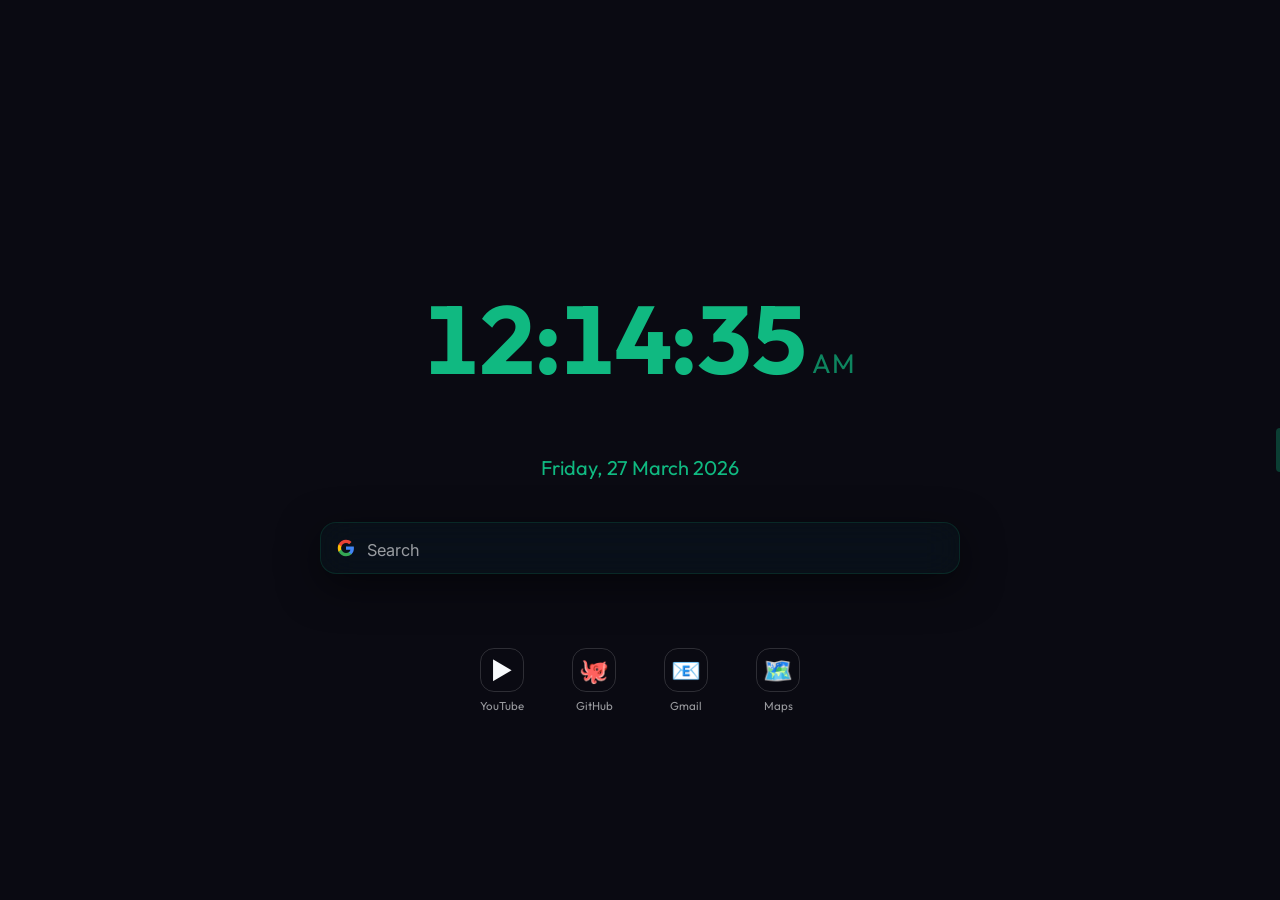
==== commit d25af45f: "updates" ====
--- a/index.html
+++ b/index.html
@@ -27,9 +27,11 @@
     <!-- Clock -->
     <div id="clock-widget" class="widget draggable-widget" style="display:none">
       <div id="clock-time">00:00:00</div>
+      <div class="resize-handle" data-widget="clock-widget"></div>
     </div>
     <div id="date-widget" class="widget draggable-widget" style="display:none">
       <div id="clock-date">Friday, 27 March 2026</div>
+      <div class="resize-handle" data-widget="date-widget"></div>
     </div>
 
     <!-- Search -->
@@ -61,6 +63,12 @@
       <div class="resize-handle" data-widget="quicklinks-widget"></div>
     </div>
 
+    <!-- Floating Image Card -->
+    <div id="float-card-widget" class="widget draggable-widget" style="display:none">
+      <img id="float-card-img" src="" alt="" />
+      <div class="resize-handle" data-widget="float-card-widget"></div>
+    </div>
+
   </div>
 
   <!-- ── RIGHT-EDGE SETTINGS PANEL ────────────────────────── -->
@@ -271,30 +279,13 @@
           </div>
         </div>
 
-      </div>
-    </div>
-
-    <!-- ── LAYOUT ───────────────────────────────── -->
-    <div class="sp-section">
-      <div class="sp-section-title">Layout & Panel</div>
-      <div class="sp-widgets">
-        <div class="sp-toggle-row">
-          <span class="sp-toggle-label"><svg class="sp-icon" viewBox="0 0 24 24" fill="none" stroke="currentColor" stroke-width="2"><rect x="3" y="3" width="18" height="18" rx="2"/><path d="M3 9h18M9 21V9"/></svg>Edit Widget Positions</span>
-          <label class="sp-switch"><input type="checkbox" id="sp-edit-layout" /><span class="sp-track"></span></label>
-        </div>
-        <div class="sp-toggle-row">
-          <span class="sp-toggle-label"><svg class="sp-icon" viewBox="0 0 24 24" fill="none" stroke="currentColor" stroke-width="2"><rect x="3" y="11" width="18" height="11" rx="2"/><path d="M7 11V7a5 5 0 0 1 10 0v4"/></svg>Lock Settings Panel</span>
-          <label class="sp-switch"><input type="checkbox" id="sp-lock-panel" /><span class="sp-track"></span></label>
-        </div>
-        <div class="sp-row" id="sp-shortcut-row" style="display:none; align-items:center; margin-top: 8px;">
-          <span class="sp-label" style="font-size: 0.8rem; color: var(--text-muted);">Shortcut Key:</span>
-          <input type="text" id="sp-panel-shortcut" value="Alt+S" readonly style="width: 80px; text-align: center; margin-left: auto; background:rgba(255,255,255,0.05); border:1px solid rgba(255,255,255,0.1); color:#fff; padding:4px 8px; border-radius:6px; cursor:pointer;" title="Click to record new shortcut" />
-        </div>
-      </div>
-      <button class="sp-action-btn sp-reset-layout-btn" id="sp-reset-layout-btn" style="margin-top:12px">
-        <svg class="sp-icon" viewBox="0 0 24 24"><path d="M23 4v6h-6M1 20v-6h6M3.51 9a9 9 0 0 1 14.85-3.36L23 10M1 14l4.64 4.36A9 9 0 0 0 20.49 15" stroke="currentColor" stroke-width="2" fill="none"/></svg>
-        <span>Reset Layout to Default</span>
-      </button>
+        <div class="sp-section-title" style="margin-top: 12px; margin-bottom: 4px;">Floating Cards</div>
+        <div id="sp-float-cards-list"></div>
+        <button class="sp-add-link" id="sp-add-float-card-btn">
+          <svg class="sp-icon" style="width:14px;height:14px" viewBox="0 0 24 24"><path d="M12 5v14M5 12h14" stroke="currentColor" stroke-width="3" fill="none"/></svg>
+          Add Card
+        </button>
+      </div>
     </div>
 
     <!-- ── QUICK LINKS EDITOR ──────────────────── -->
@@ -306,6 +297,30 @@
         Add Link
       </button>
     </div>
+
+    <!-- ── LAYOUT ───────────────────────────────── -->
+    <div class="sp-section">
+      <div class="sp-section-title">Layout & Panel</div>
+      <div class="sp-widgets">
+        <div class="sp-toggle-row">
+          <span class="sp-toggle-label"><svg class="sp-icon" viewBox="0 0 24 24" fill="none" stroke="currentColor" stroke-width="2"><rect x="3" y="3" width="18" height="18" rx="2"/><path d="M3 9h18M9 21V9"/></svg>Edit Widget Positions</span>
+          <label class="sp-switch"><input type="checkbox" id="sp-edit-layout" /><span class="sp-track"></span></label>
+        </div>
+        <div class="sp-toggle-row">
+          <span class="sp-toggle-label"><svg class="sp-icon" viewBox="0 0 24 24" fill="none" stroke="currentColor" stroke-width="2"><rect x="3" y="11" width="18" height="11" rx="2"/><path d="M7 11V7a5 5 0 0 1 10 0v4"/></svg>Lock Settings Panel</span>
+          <label class="sp-switch"><input type="checkbox" id="sp-lock-panel" /><span class="sp-track"></span></label>
+        </div>
+        <div class="sp-row" id="sp-shortcut-row" style="display:none; align-items:center; margin-top: 8px;">
+          <span class="sp-label" style="font-size: 0.8rem; color: var(--text-muted);">Shortcut Key:</span>
+          <input type="text" id="sp-panel-shortcut" value="Alt+S" readonly style="width: 80px; text-align: center; margin-left: auto; background:rgba(255,255,255,0.05); border:1px solid rgba(255,255,255,0.1); color:#fff; padding:4px 8px; border-radius:6px; cursor:pointer;" title="Click to record new shortcut" />
+        </div>
+      </div>
+      <button class="sp-action-btn sp-reset-layout-btn" id="sp-reset-layout-btn" style="margin-top:12px">
+        <svg class="sp-icon" viewBox="0 0 24 24"><path d="M23 4v6h-6M1 20v-6h6M3.51 9a9 9 0 0 1 14.85-3.36L23 10M1 14l4.64 4.36A9 9 0 0 0 20.49 15" stroke="currentColor" stroke-width="2" fill="none"/></svg>
+        <span>Reset Layout to Default</span>
+      </button>
+    </div>
+
 
   </aside>
 
--- a/newtab/newtab.css
+++ b/newtab/newtab.css
@@ -98,9 +98,15 @@
   outline: 1px solid rgba(255, 255, 255, 0.25);
   outline-offset: 4px;
   border-radius: var(--radius);
+  overflow: visible !important;
 }
 body.edit-layout .draggable-widget:active {
   cursor: grabbing;
+}
+
+/* Rotation support */
+.draggable-widget {
+  transform-origin: center center;
 }
 
 /* No floating badge in edit mode */
@@ -349,9 +355,8 @@
 .quicklink-icon-wrap {
   width: 44px; height: 44px;
   border-radius: 14px;
-  background: var(--glass-bg);
-  border: 1px solid rgba(255, 255, 255, 0.2);
-  backdrop-filter: blur(12px);
+  background: transparent; /* No background blur — keep it clean */
+  border: 1px solid rgba(255, 255, 255, 0.15);
   display: flex; align-items: center; justify-content: center;
   overflow: hidden;
 }
@@ -383,6 +388,40 @@
 
 .quicklink-favicon { width: 28px; height: 28px; border-radius: 6px; }
 .quicklink-label   { font-size: 0.72rem; color: var(--text-muted); text-align: center; }
+
+/* ── Floating Image Card ─────────────────────────────── */
+.single-float-card-widget {
+  border-radius: 12px;
+  overflow: hidden;
+  background: rgba(255, 255, 255, 0.03);
+  border: 1px solid rgba(255, 255, 255, 0.05);
+  backdrop-filter: blur(8px) saturate(140%);
+  -webkit-backdrop-filter: blur(8px) saturate(140%);
+  box-shadow: 0 8px 32px rgba(0,0,0,0.2);
+  padding: 0;
+  z-index: 40;
+  transition: background 0.3s, backdrop-filter 0.3s;
+}
+.single-float-card-widget.has-content {
+  background: transparent !important;
+  border: none !important;
+  backdrop-filter: none !important;
+  -webkit-backdrop-filter: none !important;
+  box-shadow: none !important;
+}
+.float-card-img {
+  width: 100%; height: 100%;
+  object-fit: cover;
+  border-radius: 12px;
+  display: block;
+  pointer-events: none;
+  opacity: 1; /* Fully opaque content */
+}
+.float-card-glass {
+  /* Inherits from .single-float-card-widget */
+}
+/* No hover effects on float card */
+.single-float-card-widget:hover { transform: none !important; opacity: 1 !important; }
 
 /* ── Keyframe animations ─────────────────────────────── */
 @keyframes fadeUp {
@@ -434,15 +473,93 @@
   cursor: nwse-resize;
 }
 
-/* Clock/date specific: position handle outside the corner so it's not hidden behind text */
+/* Clock/date specific: handles are now inside by default (inherited from .resize-handle) */
 body.edit-layout #clock-widget .resize-handle,
 body.edit-layout #date-widget .resize-handle {
-  right: -6px;
-  bottom: -6px;
+  right: 0;
+  bottom: 0;
   z-index: 300;
   box-shadow: 0 0 4px rgba(0,0,0,0.5);
 }
 
+.rotate-handle {
+  position: absolute;
+  top: -18px; /* Moved slightly lower */
+  left: 50%;
+  transform: translateX(-50%);
+  width: 20px;
+  height: 20px;
+  background: var(--accent);
+  border-radius: 50%;
+  display: none;
+  cursor: grab;
+  z-index: 1000;
+  align-items: center;
+  justify-content: center;
+  box-shadow: 0 4px 10px rgba(0,0,0,0.4);
+  transition: transform 0.2s;
+}
+.rotate-handle:hover {
+  transform: translateX(-50%) scale(1.15);
+}
+.rotate-handle::before {
+  content: '';
+  width: 12px;
+  height: 12px;
+  background-image: url("data:image/svg+xml,%3Csvg xmlns='http://www.w3.org/2000/svg' viewBox='0 0 24 24' fill='none' stroke='white' stroke-width='3.5' stroke-linecap='round' stroke-linejoin='round'%3E%3Cpath d='M21.5 2v6h-6M21.34 15.57a10 10 0 1 1-.57-8.38'/%3E%3C/svg%3E");
+  background-size: contain;
+  background-repeat: no-repeat;
+}
+/* Filename ellipsis - use full available width */
+.sp-card-filename, #sp-clock-font-name, #sp-date-font-name, #sp-others-font-name, #sp-search-logo-name {
+  max-width: 100%;
+  overflow: hidden;
+  text-overflow: ellipsis;
+  white-space: nowrap;
+  display: block;
+  text-align: center;
+}
+.sp-font-upload {
+  display: flex !important;
+  align-items: center;
+  justify-content: center;
+  gap: 6px;
+  min-width: 0; /* Allow shrinking for ellipsis */
+}
+
+/* ── Responsive Mobile Layout ────────────────────────── */
+@media (max-width: 600px) {
+  #widget-layer {
+    padding: 20px;
+    box-sizing: border-box;
+  }
+  /* Prioritize search bar on top for mobile */
+  #search-widget {
+    top: 10% !important;
+    left: 50% !important;
+    transform: translateX(-50%) !important;
+    width: 90% !important;
+    max-width: none !important;
+  }
+  #clock-widget {
+    top: 25% !important;
+    left: 50% !important;
+    transform: translateX(-50%) !important;
+  }
+  #date-widget {
+    top: 38% !important;
+    left: 50% !important;
+    transform: translateX(-50%) !important;
+  }
+  /* Stagger links below */
+  .single-link-widget {
+    top: 55% !important;
+  }
+}
+
+body.edit-layout .rotate-handle {
+  display: flex;
+}
 body.edit-layout .draggable-widget {
   outline: 1px solid rgba(255, 255, 255, 0.2);
   outline-offset: 4px;
--- a/newtab/sidepanel.css
+++ b/newtab/sidepanel.css
@@ -495,7 +495,7 @@
 /* ── Typography UI ────────────────────────────────────── */
 .sp-font-item { display: flex; align-items: center; justify-content: space-between; margin-bottom: 6px; padding: 0 4px; }
 .sp-font-box { display: flex; align-items: center; gap: 6px; width: 145px; }
-.sp-font-upload { flex: 1; background: var(--sp-surface); border: 1px solid var(--sp-border); border-radius: 6px; padding: 6px 8px; cursor: pointer; color: var(--sp-muted); font-size: 0.72rem; text-align: center; transition: all var(--sp-tr); white-space: nowrap; overflow: hidden; text-overflow: ellipsis; display: block; }
+.sp-font-upload { flex: 1; background: var(--sp-surface); border: 1px solid var(--sp-border); border-radius: 6px; padding: 6px 8px; cursor: pointer; color: var(--sp-muted); font-size: 0.72rem; text-align: center; transition: all var(--sp-tr); white-space: nowrap; overflow: hidden; text-overflow: ellipsis; display: flex; align-items: center; justify-content: center; gap: 4px; }
 .sp-font-upload:hover { background: var(--sp-surface2); border-color: var(--sp-accent); color: var(--sp-text); }
 .sp-font-upload.active { background: rgba(16,185,129,0.1); border-color: var(--sp-accent); color: var(--sp-accent); font-weight: 600; }
 .sp-font-clear { display: none; background: rgba(255,80,80,0.1); border: none; border-radius: 6px; color: var(--sp-accent2, #ff7070); width: 26px; height: 26px; cursor: pointer; align-items: center; justify-content: center; transition: all 0.2s; flex-shrink: 0; }
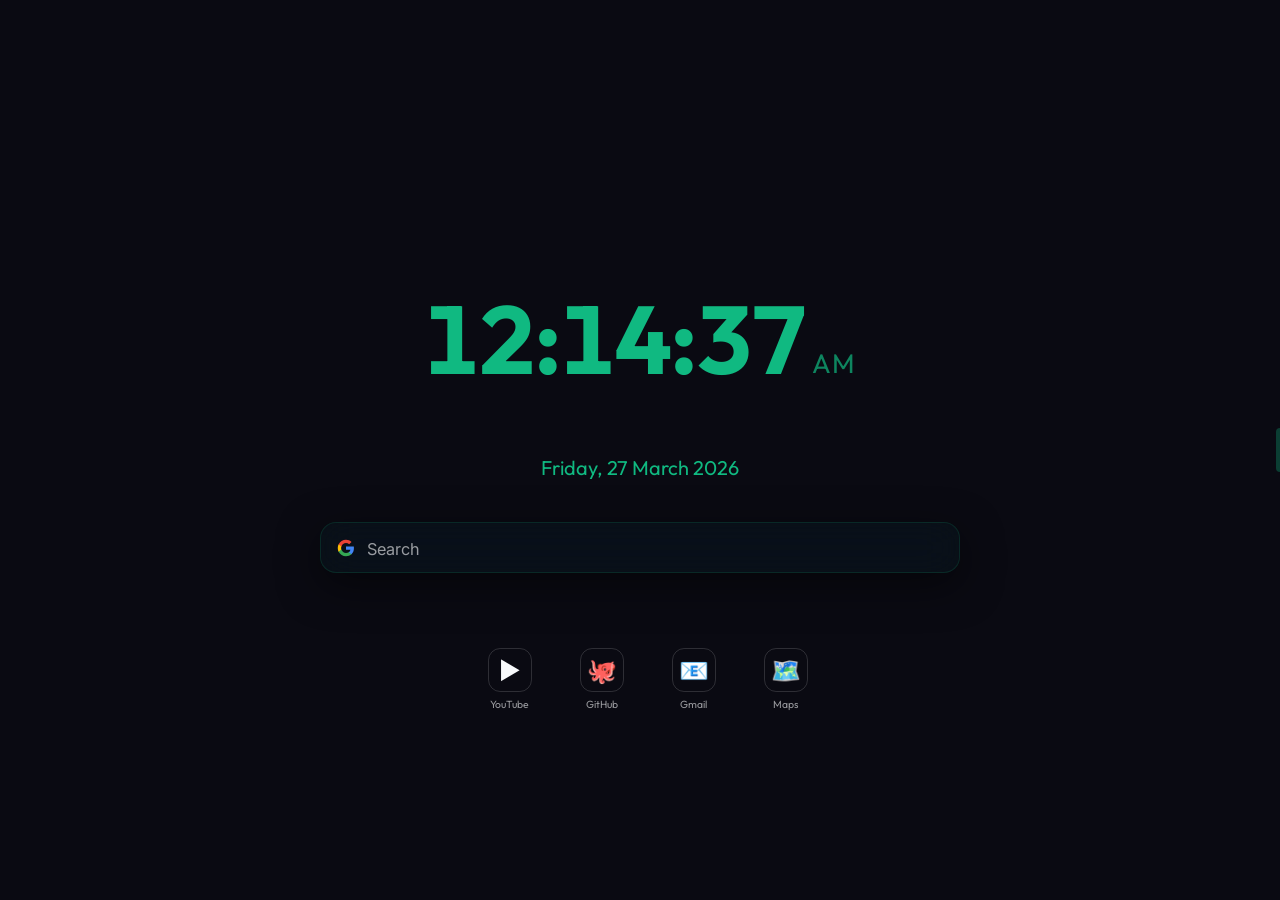
==== commit c9f79119: "handling widgets" ====
--- a/index.html
+++ b/index.html
@@ -3,7 +3,7 @@
 <head>
   <meta charset="UTF-8" />
   <meta name="viewport" content="width=device-width, initial-scale=1.0" />
-  <title>LiveTab — Localhost Preview</title>
+  <title>Wallibe — Localhost Preview</title>
   <link rel="preconnect" href="https://fonts.googleapis.com" />
   <link rel="preconnect" href="https://fonts.gstatic.com" crossorigin />
   <link href="https://fonts.googleapis.com/css2?family=Inter:wght@300;400;500;600;700&family=Outfit:wght@300;400;700&display=swap" rel="stylesheet" />
@@ -77,7 +77,7 @@
     Press <strong id="panel-lock-key" style="color:var(--accent);">Alt+S</strong> to open
   </div>
 
-  <aside id="settings-panel" role="complementary" aria-label="LiveTab Settings">
+  <aside id="settings-panel" role="complementary" aria-label="Wallibe Settings">
     
     <!-- Custom Branded Logo -->
     <div class="sp-header-branding">
--- a/newtab/newtab.css
+++ b/newtab/newtab.css
@@ -1,5 +1,5 @@
 /* ═══════════════════════════════════════════════════════
-   LiveTab — newtab.css
+   Wallibe — newtab.css
    Performance-first: wallpaper composited on GPU layer,
    widgets isolated with contain:strict
 ═══════════════════════════════════════════════════════ */
@@ -59,8 +59,8 @@
 #widget-layer {
   position: fixed; inset: 0;
   z-index: 10;
-  /* Removed contain: layout style — it was clipping resize-handle dots on child widgets */
   pointer-events: none; /* let events pass through to wallpaper */
+  transform-origin: center center;
 }
 
 /* All widgets are absolutely positioned; enable pointer events on them */
@@ -115,6 +115,7 @@
 
 #clock-widget, #date-widget {
   text-align: center;
+  z-index: 10;
 }
 
 #clock-widget {
@@ -215,15 +216,16 @@
 /* ── Search ──────────────────────────────────────────── */
 /* ── Search ── */
 #search-widget {
-  width: var(--search-width, min(640px, 92vw));
-  height: var(--search-height, 52px);
+  width: var(--search-width, clamp(280px, 50vw, 640px));
+  height: var(--search-height, clamp(40px, 4vw, 52px));
   padding: 0 6px;
   min-width: 280px;
-  min-height: 52px;
+  min-height: 40px;
   box-sizing: border-box;
   display: flex;
   flex-direction: column;
   justify-content: center;
+  z-index: 100;
 }
 
 #search-bar-wrap {
@@ -293,8 +295,8 @@
   border: none;
   color: var(--text-muted);
   cursor: pointer;
-  width: 36px;
-  height: 36px;
+  width: clamp(28px, 2.8vw, 36px);
+  height: clamp(28px, 2.8vw, 36px);
   display: flex;
   align-items: center;
   justify-content: center;
@@ -316,8 +318,8 @@
   border: none;
   color: var(--accent);
   cursor: pointer;
-  width: 40px;
-  height: 40px;
+  width: clamp(32px, 3.2vw, 40px);
+  height: clamp(32px, 3.2vw, 40px);
   display: flex;
   align-items: center;
   justify-content: center;
@@ -327,12 +329,14 @@
   margin-right: 4px;
 }
 #search-btn:hover { opacity: 0.8; }
-#search-btn svg { width: 22px; height: 22px; }
+#search-btn svg { width: 55%; height: 55%; }
 
 
 /* ── Quick Links (individual draggable widgets) ──────── */
 .single-link-widget {
-  z-index: 50;
+  z-index: 90;
+  /* Add horizontal padding to ensure links don't touch even on small screens */
+  padding: 0 8px;
 }
 /* Suppress re-render animation on existing link widgets */
 .single-link-widget.no-animate {
@@ -343,8 +347,8 @@
   display: flex;
   flex-direction: column;
   align-items: center;
-  gap: 6px;
-  width: 72px;
+  gap: clamp(4px, 0.5vw, 6px);
+  width: clamp(56px, 5.6vw, 72px);
   cursor: pointer;
   text-decoration: none;
   color: var(--text);
@@ -353,8 +357,8 @@
 .quicklink-item:hover { transform: translateY(-2px) scale(1.02); }
 
 .quicklink-icon-wrap {
-  width: 44px; height: 44px;
-  border-radius: 14px;
+  width: clamp(34px, 3.4vw, 44px); height: clamp(34px, 3.4vw, 44px);
+  border-radius: 28%;
   background: transparent; /* No background blur — keep it clean */
   border: 1px solid rgba(255, 255, 255, 0.15);
   display: flex; align-items: center; justify-content: center;
@@ -386,8 +390,8 @@
   pointer-events: none;
 }
 
-.quicklink-favicon { width: 28px; height: 28px; border-radius: 6px; }
-.quicklink-label   { font-size: 0.72rem; color: var(--text-muted); text-align: center; }
+.quicklink-favicon { width: clamp(20px, 2vw, 28px); height: clamp(20px, 2vw, 28px); border-radius: 14%; }
+.quicklink-label   { font-size: clamp(0.65rem, 0.8vw, 0.75rem); color: var(--text-muted); text-align: center; }
 
 /* ── Floating Image Card ─────────────────────────────── */
 .single-float-card-widget {
@@ -400,7 +404,7 @@
   box-shadow: 0 8px 32px rgba(0,0,0,0.2);
   padding: 0;
   z-index: 40;
-  transition: background 0.3s, backdrop-filter 0.3s;
+  transition: background 0.3s, backdrop-filter 0.3s, opacity 0.4s cubic-bezier(0.4, 0, 0.2, 1);
 }
 .single-float-card-widget.has-content {
   background: transparent !important;
@@ -416,12 +420,14 @@
   display: block;
   pointer-events: none;
   opacity: 1; /* Fully opaque content */
+  user-select: none;
+  -webkit-user-drag: none;
 }
 .float-card-glass {
   /* Inherits from .single-float-card-widget */
 }
 /* No hover effects on float card */
-.single-float-card-widget:hover { transform: none !important; opacity: 1 !important; }
+.single-float-card-widget:hover { opacity: 1 !important; }
 
 /* ── Keyframe animations ─────────────────────────────── */
 @keyframes fadeUp {
@@ -555,6 +561,17 @@
   .single-link-widget {
     top: 55% !important;
   }
+  /* Hide handles and reset layout edit mode styles on smaller screens */
+  .resize-handle, .rotate-handle {
+    display: none !important;
+  }
+  body.edit-layout .draggable-widget {
+    outline: none !important;
+    cursor: default !important;
+  }
+  body.edit-layout .single-link-widget .quicklink-icon-wrap {
+    outline: none !important;
+  }
 }
 
 body.edit-layout .rotate-handle {
--- a/newtab/sidepanel.css
+++ b/newtab/sidepanel.css
@@ -1,5 +1,5 @@
 /**
- * LiveTab — sidepanel.css  (v3.1)
+ * Wallibe — sidepanel.css  (v3.1)
  * Clean, minimal customization panel.
  */
 
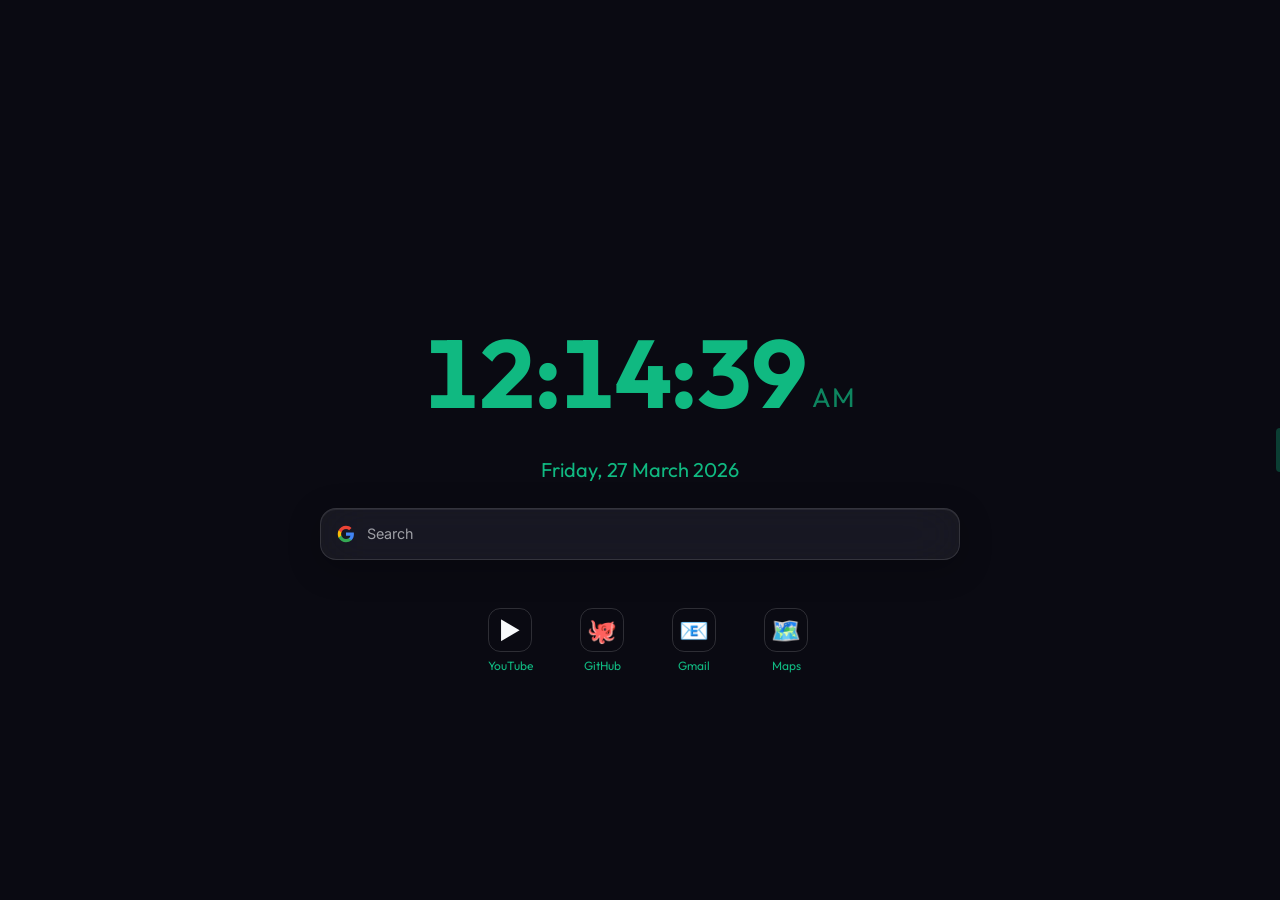
==== commit 2735520d: "fixed driftings" ====
--- a/index.html
+++ b/index.html
@@ -7,8 +7,8 @@
   <link rel="preconnect" href="https://fonts.googleapis.com" />
   <link rel="preconnect" href="https://fonts.gstatic.com" crossorigin />
   <link href="https://fonts.googleapis.com/css2?family=Inter:wght@300;400;500;600;700&family=Outfit:wght@300;400;700&display=swap" rel="stylesheet" />
-  <link rel="stylesheet" href="newtab/newtab.css?v=10_final" />
-  <link rel="stylesheet" href="newtab/sidepanel.css?v=10_final" />
+  <link rel="stylesheet" href="newtab/newtab.css?v=11_glass" />
+  <link rel="stylesheet" href="newtab/sidepanel.css?v=11_glass" />
 </head>
 <body>
 
@@ -239,8 +239,9 @@
           <button class="sp-engine-btn" data-val="duckduckgo">DuckDuckGo</button>
           <button class="sp-engine-btn" data-val="brave">Brave</button>
           <div style="grid-column: span 2; display: flex; align-items: center; gap: 6px;">
-            <label class="sp-action-btn" title="Upload Custom Search Logo" style="flex:1; justify-content: center; font-size: 0.72rem; padding: 6px;">
-              <span>Upload Custom Logo</span>
+            <label class="sp-font-upload" id="sp-search-logo-btn" title="Upload Custom Search Logo" style="flex:1; display: flex; align-items: center; justify-content: center; gap: 4px; font-size: 0.72rem; padding: 6px;">
+              <svg class="sp-icon" viewBox="0 0 24 24" style="width:14px; height:14px; margin-right:4px;"><path d="M21 15v4a2 2 0 0 1-2 2H5a2 2 0 0 1-2-2v-4M17 8l-5-5-5 5M12 3v12" fill="none" stroke="currentColor" stroke-width="2.5" stroke-linecap="round" stroke-linejoin="round"/></svg>
+              <span id="sp-search-logo-name">Upload Custom Logo</span>
               <input type="file" id="sp-search-logo-upload" accept="image/*" hidden />
             </label>
             <button id="sp-search-logo-clear" title="Remove custom logo" style="display:none; background:rgba(255,80,80,0.1); border:none; border-radius:6px; color:#ff7070; width:30px; height:30px; cursor:pointer; align-items:center; justify-content:center; flex-shrink:0;">✕</button>
--- a/newtab/newtab.css
+++ b/newtab/newtab.css
@@ -57,10 +57,15 @@
 
 /* ── Widget layer ────────────────────────────────────── */
 #widget-layer {
-  position: fixed; inset: 0;
+  position: fixed;
+  width: 1280px;
+  height: 720px;
+  left: 50%;
+  top: 50%;
+  transform: translate(-50%, -50%) scale(var(--layer-scale, 1));
+  transform-origin: center center;
   z-index: 10;
   pointer-events: none; /* let events pass through to wallpaper */
-  transform-origin: center center;
 }
 
 /* All widgets are absolutely positioned; enable pointer events on them */
@@ -140,7 +145,7 @@
 }
 
 #clock-time {
-  font-size: var(--clock-font-size, clamp(3rem, 8vw, 6rem));
+  font-size: var(--clock-font-size, 6rem);
   font-weight: 700;
   letter-spacing: -2px;
   line-height: 1;
@@ -214,10 +219,10 @@
 
 
 /* ── Search ──────────────────────────────────────────── */
-/* ── Search ── */
+/* ── Search — Premium Glassmorphism ── */
 #search-widget {
-  width: var(--search-width, clamp(280px, 50vw, 640px));
-  height: var(--search-height, clamp(40px, 4vw, 52px));
+  width: var(--search-width, 640px);
+  height: var(--search-height, 52px);
   padding: 0 6px;
   min-width: 280px;
   min-height: 40px;
@@ -226,6 +231,39 @@
   flex-direction: column;
   justify-content: center;
   z-index: 100;
+
+  /* ── Glassmorphism ── */
+  background: rgba(255, 255, 255, 0.06);
+  border: 1px solid rgba(255, 255, 255, 0.12);
+  backdrop-filter: blur(24px) saturate(180%);
+  -webkit-backdrop-filter: blur(24px) saturate(180%);
+  border-radius: var(--radius);
+  box-shadow:
+    0 8px 32px rgba(0, 0, 0, 0.25),
+    inset 0 1px 0 rgba(255, 255, 255, 0.08),
+    0 0 0 0 transparent;
+  transition: box-shadow 0.4s cubic-bezier(0.4, 0, 0.2, 1),
+              border-color 0.4s cubic-bezier(0.4, 0, 0.2, 1),
+              background 0.4s cubic-bezier(0.4, 0, 0.2, 1);
+}
+
+#search-widget:hover {
+  background: rgba(255, 255, 255, 0.08);
+  border-color: rgba(255, 255, 255, 0.18);
+  box-shadow:
+    0 12px 40px rgba(0, 0, 0, 0.3),
+    inset 0 1px 0 rgba(255, 255, 255, 0.1),
+    0 0 20px rgba(var(--accent-rgb, 16, 185, 129), 0.08);
+}
+
+#search-widget:focus-within {
+  background: rgba(255, 255, 255, 0.09);
+  border-color: var(--accent);
+  box-shadow:
+    0 12px 40px rgba(0, 0, 0, 0.3),
+    inset 0 1px 0 rgba(255, 255, 255, 0.1),
+    0 0 30px rgba(var(--accent-rgb, 16, 185, 129), 0.15),
+    0 0 0 1px rgba(var(--accent-rgb, 16, 185, 129), 0.12);
 }
 
 #search-bar-wrap {
@@ -253,7 +291,7 @@
   font-family: inherit;
   font-size: var(--search-font-size, 1.5rem); /* Set by JS atomically — no flash */
   padding: 0;
-  padding-top: 3px; /* Nudge text slightly below center */
+  padding-bottom: 2px; /* Nudge text slightly up to center perfectly */
   height: 100%;
   line-height: 1;
   display: flex;
@@ -264,7 +302,7 @@
 }
 #search-input::placeholder { 
   color: var(--text-muted); 
-  font-size: inherit;
+  font-size: 0.88em;
   line-height: 1;
   opacity: 1;
 }
@@ -347,8 +385,8 @@
   display: flex;
   flex-direction: column;
   align-items: center;
-  gap: clamp(4px, 0.5vw, 6px);
-  width: clamp(56px, 5.6vw, 72px);
+  gap: 6px;
+  width: 72px;
   cursor: pointer;
   text-decoration: none;
   color: var(--text);
@@ -357,7 +395,7 @@
 .quicklink-item:hover { transform: translateY(-2px) scale(1.02); }
 
 .quicklink-icon-wrap {
-  width: clamp(34px, 3.4vw, 44px); height: clamp(34px, 3.4vw, 44px);
+  width: 44px; height: 44px;
   border-radius: 28%;
   background: transparent; /* No background blur — keep it clean */
   border: 1px solid rgba(255, 255, 255, 0.15);
@@ -390,8 +428,8 @@
   pointer-events: none;
 }
 
-.quicklink-favicon { width: clamp(20px, 2vw, 28px); height: clamp(20px, 2vw, 28px); border-radius: 14%; }
-.quicklink-label   { font-size: clamp(0.65rem, 0.8vw, 0.75rem); color: var(--text-muted); text-align: center; }
+.quicklink-favicon { width: 28px; height: 28px; border-radius: 14%; }
+.quicklink-label   { font-size: 0.75rem; color: var(--accent); text-align: center; }
 
 /* ── Floating Image Card ─────────────────────────────── */
 .single-float-card-widget {
@@ -535,32 +573,6 @@
 
 /* ── Responsive Mobile Layout ────────────────────────── */
 @media (max-width: 600px) {
-  #widget-layer {
-    padding: 20px;
-    box-sizing: border-box;
-  }
-  /* Prioritize search bar on top for mobile */
-  #search-widget {
-    top: 10% !important;
-    left: 50% !important;
-    transform: translateX(-50%) !important;
-    width: 90% !important;
-    max-width: none !important;
-  }
-  #clock-widget {
-    top: 25% !important;
-    left: 50% !important;
-    transform: translateX(-50%) !important;
-  }
-  #date-widget {
-    top: 38% !important;
-    left: 50% !important;
-    transform: translateX(-50%) !important;
-  }
-  /* Stagger links below */
-  .single-link-widget {
-    top: 55% !important;
-  }
   /* Hide handles and reset layout edit mode styles on smaller screens */
   .resize-handle, .rotate-handle {
     display: none !important;
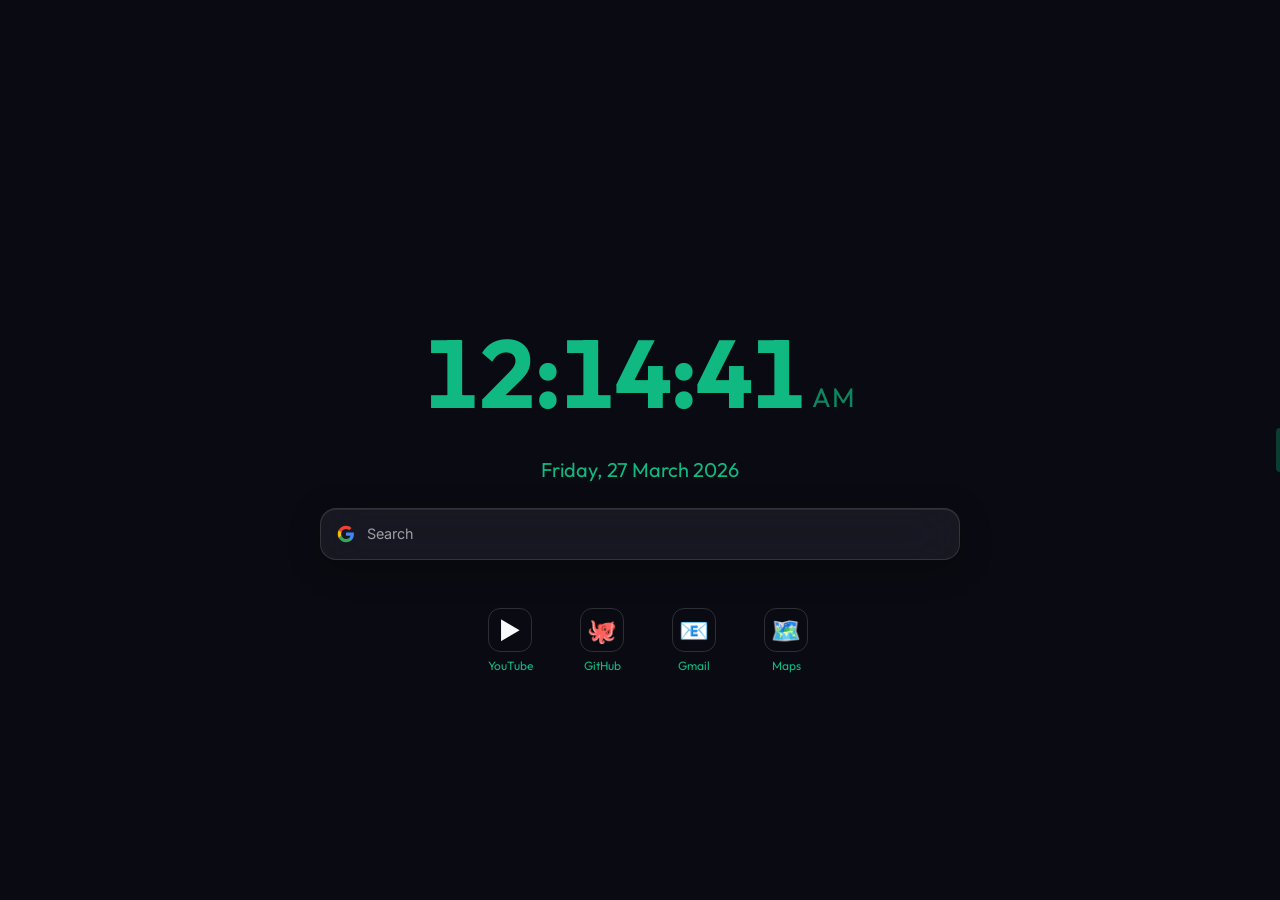
==== commit 0ea2b0df: "fixed font" ====
--- a/index.html
+++ b/index.html
@@ -4,6 +4,7 @@
   <meta charset="UTF-8" />
   <meta name="viewport" content="width=device-width, initial-scale=1.0" />
   <title>Wallibe — Localhost Preview</title>
+  <link rel="icon" type="image/svg+xml" href="assets/icons/custom-logo.svg" />
   <link rel="preconnect" href="https://fonts.googleapis.com" />
   <link rel="preconnect" href="https://fonts.gstatic.com" crossorigin />
   <link href="https://fonts.googleapis.com/css2?family=Inter:wght@300;400;500;600;700&family=Outfit:wght@300;400;700&display=swap" rel="stylesheet" />
@@ -78,13 +79,9 @@
   </div>
 
   <aside id="settings-panel" role="complementary" aria-label="Wallibe Settings">
-    
     <!-- Custom Branded Logo -->
     <div class="sp-header-branding">
-      <svg class="sp-brand-logo" viewBox="0 0 24 24">
-        <path d="M4 4v16h16" stroke="currentColor" stroke-width="3" fill="none" stroke-linecap="round"/>
-        <circle cx="16" cy="8" r="3" fill="var(--sp-accent)"/>
-      </svg>
+      <span class="sp-brand-name">Wallibe</span>
     </div>
 
     <!-- ── WALLPAPER ────────────────────────────── -->
--- a/newtab/newtab.css
+++ b/newtab/newtab.css
@@ -192,13 +192,12 @@
 }
 
 #clock-date .date-num {
-  font-weight: 700;
+  font-weight: 500;
 }
 
 #clock-date .date-month {
   text-transform: uppercase;
   letter-spacing: 1px;
-  opacity: 0.8;
 }
 #date-widget {
   width: fit-content;
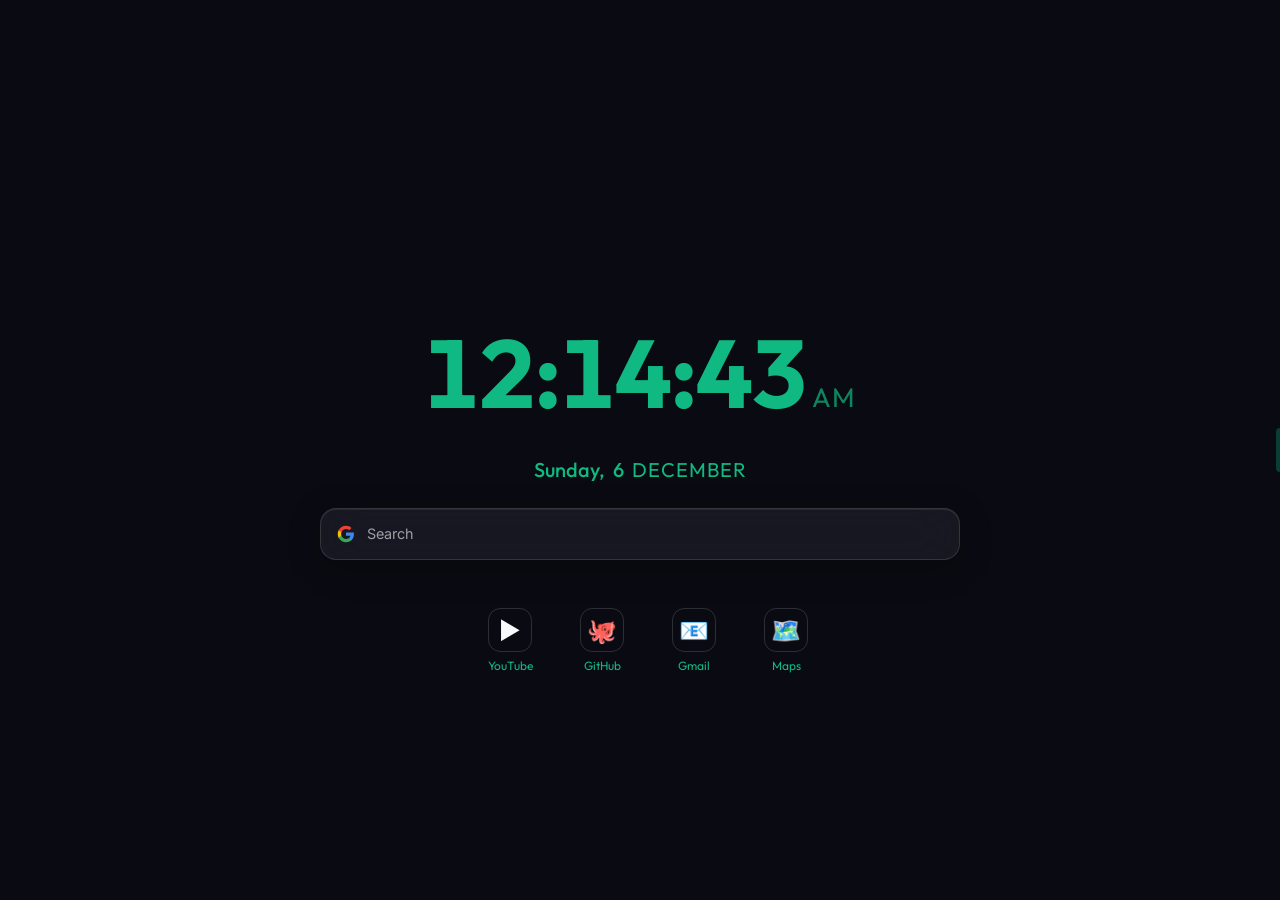
==== commit 2206a11e: "updated day" ====
--- a/index.html
+++ b/index.html
@@ -31,7 +31,11 @@
       <div class="resize-handle" data-widget="clock-widget"></div>
     </div>
     <div id="date-widget" class="widget draggable-widget" style="display:none">
-      <div id="clock-date">Friday, 27 March 2026</div>
+      <div id="clock-date">
+        <span class="date-day">Friday,</span>
+        <span class="date-num">27</span>
+        <span class="date-month">March</span>
+      </div>
       <div class="resize-handle" data-widget="date-widget"></div>
     </div>
 
